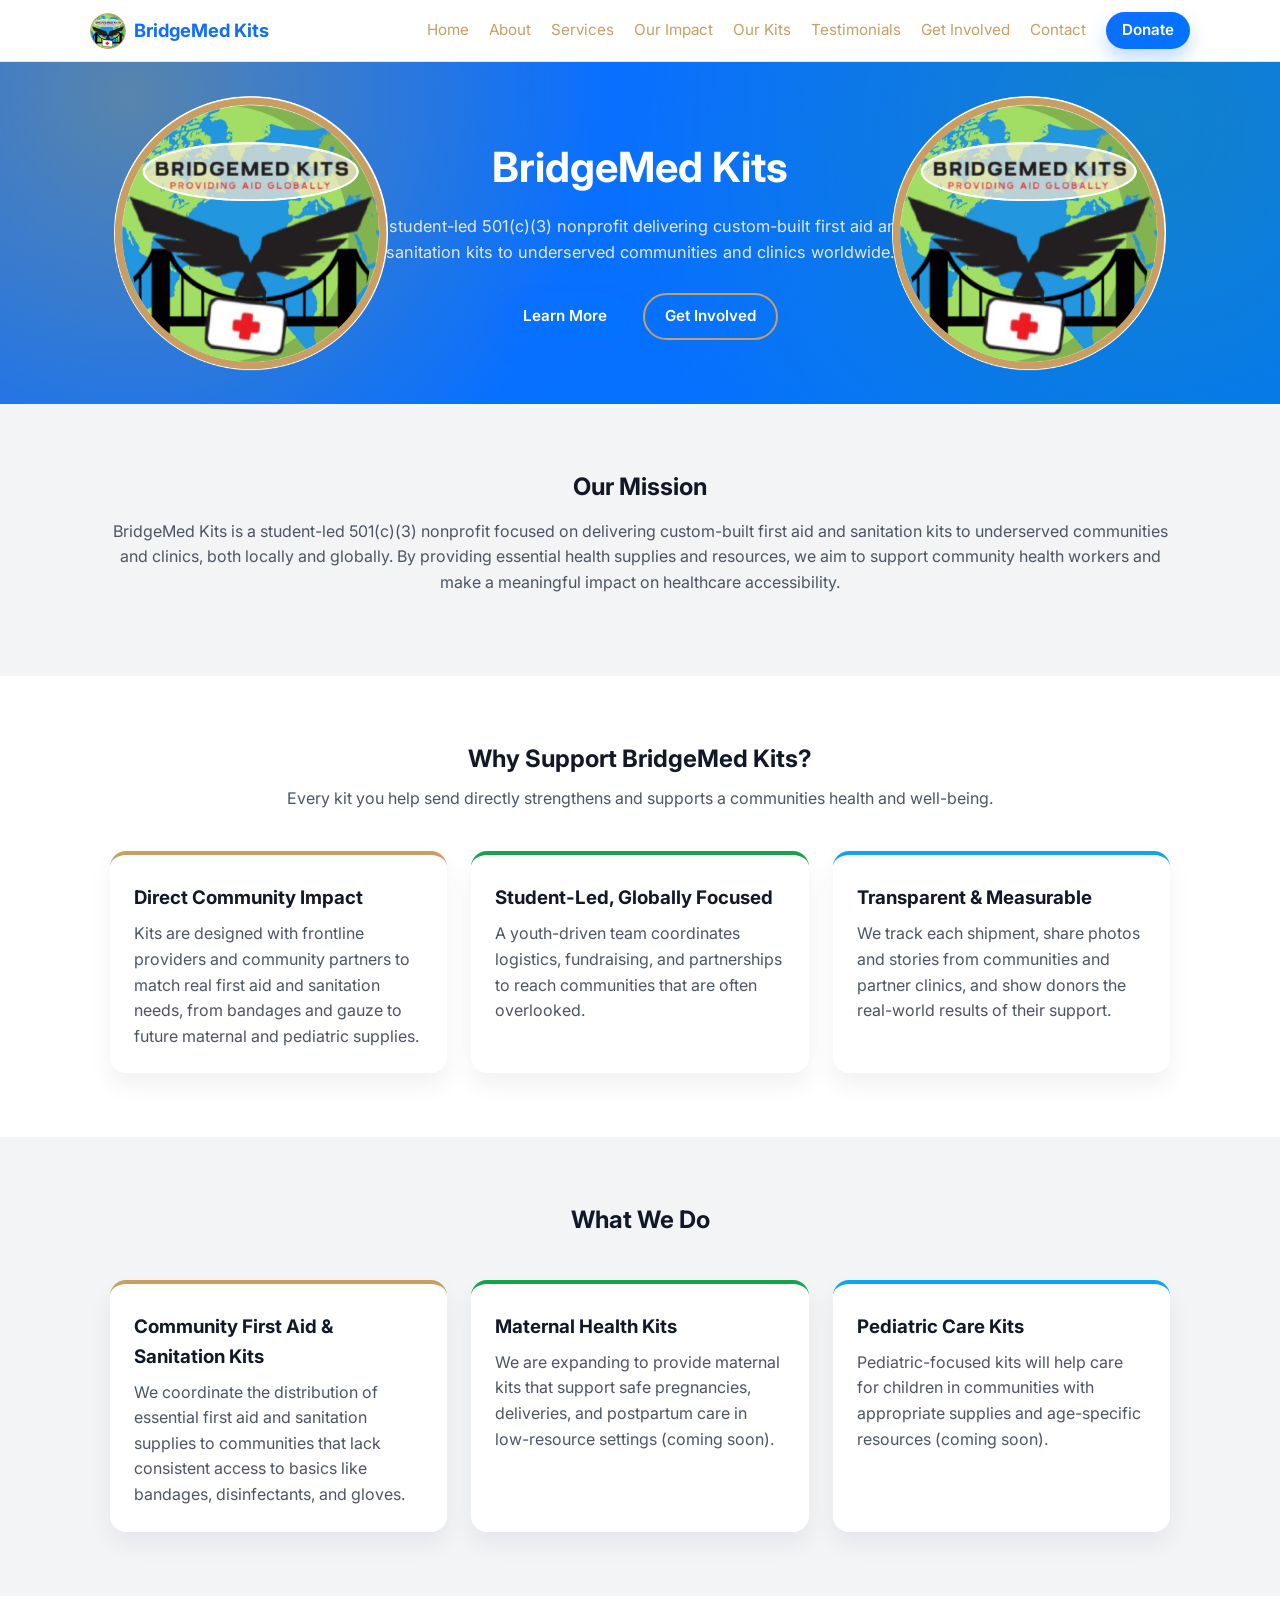
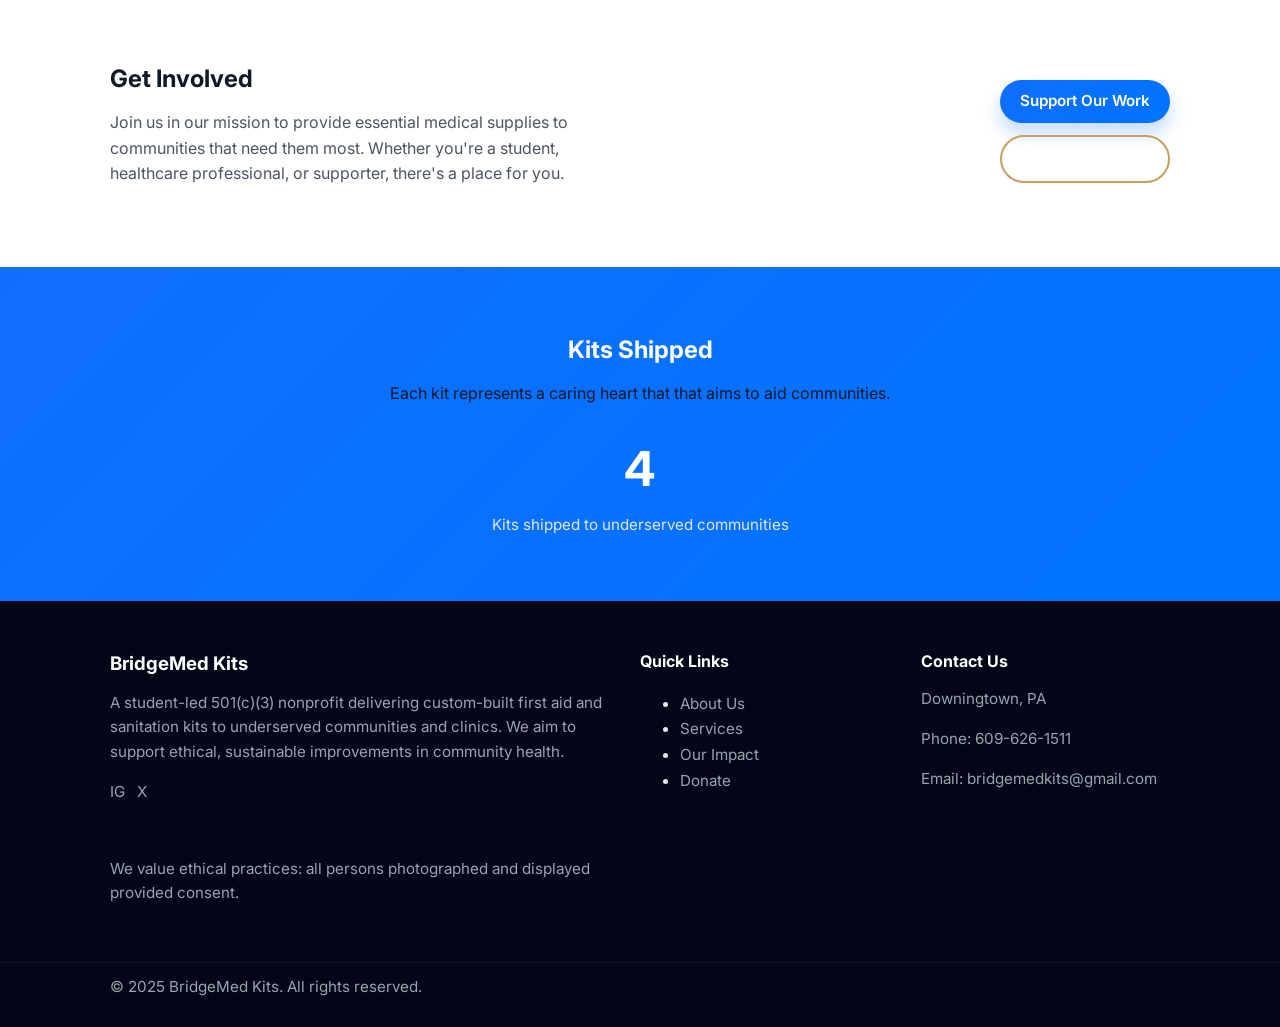
==== index.html @ ed6fe1d7 "Update index.html" ====
<!DOCTYPE html>
<html lang="en">
<head>
  <meta charset="UTF-8">
  <title>BridgeMed Kits | Home</title>
  <meta name="viewport" content="width=device-width, initial-scale=1.0">
  <link rel="icon" href="assets/logo.png" type="image/png">
  <link rel="stylesheet" href="styles.css">
  <link rel="preconnect" href="https://fonts.googleapis.com">
  <link rel="preconnect" href="https://fonts.gstatic.com" crossorigin>
  <link href="https://fonts.googleapis.com/css2?family=Inter:wght@300;400;500;600;700&display=swap" rel="stylesheet">
</head>
<body>
  <header class="site-header">
    <div class="container header-inner">
      <a href="index.html" class="brand">
        <!-- Replace logo.png with your actual logo file in /assets -->
        <img src="assets/logo.png" alt="BridgeMed Kits logo" class="brand-logo">
        <span class="brand-name">BridgeMed Kits</span>
      </a>
      <button class="nav-toggle" aria-label="Toggle navigation">
        <span></span><span></span><span></span>
      </button>
      <nav class="main-nav">
        <a href="index.html">Home</a>
        <a href="about.html">About</a>
        <a href="services.html">Services</a>
        <a href="impact.html">Our Impact</a>
        <a href="kits.html">Our Kits</a>
        <a href="testimonials.html">Testimonials</a>
        <a href="get-involved.html">Get Involved</a>
        <a href="contact.html">Contact</a>
        <a href="get-involved.html" class="btn btn-small">Donate</a>
      </nav>
    </div>
  </header>

  <main>
    <!-- Hero -->
    <section class="hero">
      <div class="hero-gradient"></div>
      <div class="container hero-content">
<img src="assets/logo.png" alt="BridgeMed Kits Logo" class="hero-logo-left hero-logo-tall" />
<img src="assets/logo.png" alt="BridgeMed Kits Logo" class="hero-logo-right hero-logo-tall" />

        <div class="hero-text">
          <h1>BridgeMed Kits</h1>
          <p>A student-led 501(c)(3) nonprofit delivering custom-built first aid and sanitation kits to underserved communities and clinics worldwide.</p>
          <div class="hero-actions">
            <a href="#mission" class="btn">Learn More</a>
            <a href="get-involved.html" class="btn btn-outline">Get Involved</a>
          </div>
        </div>
      </div>
    </section>

    <!-- Mission -->
    <section id="mission" class="section section-light">
      <div class="container section-center">
        <h2>Our Mission</h2>
        <p>
          BridgeMed Kits is a student-led 501(c)(3) nonprofit focused on delivering custom-built first aid
          and sanitation kits to underserved communities and clinics, both locally and globally. By providing
          essential health supplies and resources, we aim to support community health workers and make a
          meaningful impact on healthcare accessibility.
        </p>
      </div>
    </section>

    <!-- Why Support -->
    <section id="why-support" class="section">
      <div class="container">
        <div class="section-header">
          <h2>Why Support BridgeMed Kits?</h2>
          <p>Every kit you help send directly strengthens and supports a communities health and well-being.</p>
        </div>
        <div class="grid grid-3">
          <article class="card accent-gold">
            <h3>Direct Community Impact</h3>
            <p>
              Kits are designed with frontline providers and community partners to match real first aid and
              sanitation needs, from bandages and gauze to future maternal and pediatric supplies.
            </p>
          </article>
          <article class="card accent-green">
            <h3>Student-Led, Globally Focused</h3>
            <p>
              A youth-driven team coordinates logistics, fundraising, and partnerships to reach
              communities that are often overlooked.
            </p>
          </article>
          <article class="card accent-blue">
            <h3>Transparent & Measurable</h3>
            <p>
              We track each shipment, share photos and stories from communities and partner clinics, and show donors
              the real-world results of their support.
            </p>
          </article>
        </div>
      </div>
    </section>

    <!-- What We Do -->
    <section class="section section-light">
      <div class="container">
        <div class="section-header">
          <h2>What We Do</h2>
        </div>
        <div class="grid grid-3">
          <article class="card accent-gold">
            <h3>Community First Aid & Sanitation Kits</h3>
            <p>
              We coordinate the distribution of essential first aid and sanitation supplies to communities
              that lack consistent access to basics like bandages, disinfectants, and gloves.
            </p>
          </article>
          <article class="card accent-green">
            <h3>Maternal Health Kits</h3>
            <p>
              We are expanding to provide maternal kits that support safe pregnancies, deliveries,
              and postpartum care in low-resource settings (coming soon).
            </p>
          </article>
          <article class="card accent-blue">
            <h3>Pediatric Care Kits</h3>
            <p>
              Pediatric-focused kits will help care for children in communities with appropriate supplies and
              age-specific resources (coming soon).
            </p>
          </article>
        </div>
      </div>
    </section>

    <!-- Get Involved Preview -->
    <section class="section">
      <div class="container get-involved-preview">
        <div>
          <h2>Get Involved</h2>
          <p>
            Join us in our mission to provide essential medical supplies to communities that need them most.
            Whether you&apos;re a student, healthcare professional, or supporter, there&apos;s a place for you.
          </p>
        </div>
        <div class="get-involved-actions">
          <a href="get-involved.html" class="btn">Support Our Work</a>
          <a href="contact.html" class="btn btn-outline">Contact Us</a>
        </div>
      </div>
    </section>

    <!-- Kits Shipped Counter -->
    <section class="section section-accent">
      <div class="container section-center">
        <h2>Kits Shipped</h2>
        <p>Each kit represents a caring heart that that aims to aid communities.</p>
        <div class="counter-wrapper">
          <!-- Update data-target with your real kits shipped count -->
          <span class="counter-number" data-target="12">0</span>
          <span class="counter-label">Kits shipped to underserved communities</span>
        </div>
      </div>
    </section>
  </main>

  <footer class="site-footer">
    <div class="container footer-grid">
      <div>
        <h3>BridgeMed Kits</h3>
        <p>
          A student-led 501(c)(3) nonprofit delivering custom-built first aid and sanitation kits to underserved communities and clinics.
          We aim to support ethical, sustainable improvements in community health.
        </p>
        <div class="footer-social">
          <!-- Replace # with your real social links -->
          <a href="#" aria-label="Instagram">IG</a>
          <a href="#" aria-label="Twitter / X">X</a>
        </div>
      </div>
      <div>
        <h4>Quick Links</h4>
        <ul>
          <li><a href="about.html">About Us</a></li>
          <li><a href="services.html">Services</a></li>
          <li><a href="impact.html">Our Impact</a></li>
          <li><a href="get-involved.html">Donate</a></li>
        </ul>
      </div>
      <div>
        <h4>Contact Us</h4>
        <p>Downingtown, PA</p>
        <p>Phone: 609-626-1511</p>
        <p>Email: <a href="mailto:bridgemedkits@gmail.com">bridgemedkits@gmail.com</a></p>
      </div>
      <p class="footer-note">We value ethical practices: all persons photographed and displayed provided consent.</p>
    </div>
    <div class="footer-bottom">
      <div class="container">
        <p>&copy; 2025 BridgeMed Kits. All rights reserved.</p>
      </div>
    </div>
  </footer>

  <script src="main.js"></script>
</body>
</html>
---- styles.css ----
*,
*::before,
*::after {
  box-sizing: border-box;
}

html, body {
  margin: 0;
  padding: 0;
}

body {
  font-family: 'Inter', system-ui, -apple-system, BlinkMacSystemFont, 'Segoe UI', sans-serif;
  color: #111827;
  background-color: #f3f4f6;
  line-height: 1.6;
}

/* Layout utilities */

.container {
  width: 100%;
  max-width: 1100px;
  margin: 0 auto;
  padding: 0 1.25rem;
}

.section {
  padding: 4rem 0;
  background-color: #ffffff;
}

.section-light {
  padding: 4rem 0;
  background-color: #f3f4f6;
}

.section-accent {
  padding: 4rem 0;
  background: linear-gradient(135deg, #0f6eff, #0074ff);
  color: #ffffff;
}

.section-center {
  text-align: center;
}

.section-header {
  text-align: center;
  margin-bottom: 2.5rem;
}

.section-header h2 {
  margin-bottom: 0.5rem;
}

/* Typography */

h1, h2, h3, h4 {
  margin: 0 0 0.75rem;
  font-weight: 700;
  color: #111827;
}

.section-accent h2 {
  color: #ffffff;
}

p {
  margin: 0 0 1rem;
  color: #4b5563;
}

/* Header / Nav */

.site-header {
  position: sticky;
  top: 0;
  z-index: 40;
  background-color: #ffffff;
  border-bottom: 1px solid #e5e7eb;
}

.header-inner {
  display: flex;
  align-items: center;
  justify-content: space-between;
  padding: 0.75rem 0;
}

.brand {
  display: flex;
  align-items: center;
  text-decoration: none;
}

.brand-logo {
  width: 36px;
  height: 36px;
  border-radius: 999px;
  object-fit: contain;
  margin-right: 0.5rem;
  background-color: #0f6eff1a;
}

.brand-name {
  font-weight: 700;
  font-size: 1.15rem;
  color: #0f6eff;
}

.main-nav {
  display: flex;
  align-items: center;
  gap: 1.25rem;
}

.main-nav a {
  text-decoration: none;
  font-size: 0.95rem;
  color: #4b5563;
}

.main-nav a:hover {
  color: #0f6eff;
}

.main-nav a.active {
  font-weight: 600;
  color: #0f6eff;
}

/* Buttons */

.btn {
  display: inline-flex;
  align-items: center;
  justify-content: center;
  padding: 0.6rem 1.25rem;
  border-radius: 999px;
  background: linear-gradient(135deg, #0f6eff, #0074ff);
  color: #ffffff;
  text-decoration: none;
  font-weight: 600;
  font-size: 0.95rem;
  border: none;
  cursor: pointer;
  transition: transform 0.15s ease, box-shadow 0.15s ease, background 0.15s ease;
  box-shadow: 0 10px 18px rgba(15, 110, 255, 0.25);
}

.btn:hover {
  transform: translateY(-1px);
  box-shadow: 0 14px 24px rgba(15, 110, 255, 0.3);
}

.btn-outline {
  background: transparent;
  color: #0f6eff;
  border: 1px solid #0f6eff;
  box-shadow: none;
}

.btn-outline:hover {
  background: #0f6eff0d;
}

.btn-small {
  padding: 0.45rem 1rem;
  font-size: 0.9rem;
}

/* Hero */

.hero {
  position: relative;
  overflow: hidden;
  background-color: #0f6eff;
  color: #ffffff;
}

.hero-gradient {
  position: absolute;
  inset: 0;
  background:
    radial-gradient(circle at 10% 10%, #f4b40055 0, transparent 40%),
    radial-gradient(circle at 90% 20%, #34a8534d 0, transparent 45%),
    linear-gradient(135deg, #0f6eff, #0074ff);
  opacity: 0.98;
}

.hero-subpage .hero-gradient {
  background:
    radial-gradient(circle at 5% 15%, #f4b40055 0, transparent 45%),
    radial-gradient(circle at 95% 10%, #34a8534d 0, transparent 40%),
    linear-gradient(135deg, #0f6eff, #0074ff);
}

.hero-content {
  position: relative;
  padding: 4.5rem 0 4rem;
  display: flex;
  align-items: center;
  justify-content: center;
}

.hero-text {
  text-align: center;
  max-width: 640px;
}

.hero-text h1 {
  color: #ffffff;
  font-size: clamp(2rem, 4vw, 2.6rem);
}

.hero-text p {
  color: #e5e7eb;
  font-size: 1.02rem;
  max-width: 540px;
  margin: 0 auto 1.75rem;
}

.hero-actions {
  display: flex;
  justify-content: center;
  gap: 1rem;
}

/* Grid */

.grid {
  display: grid;
  gap: 1.5rem;
}

.grid-2 {
  grid-template-columns: repeat(2, minmax(0, 1fr));
}

.grid-3 {
  grid-template-columns: repeat(3, minmax(0, 1fr));
}

/* Cards */

.card {
  background-color: #ffffff;
  border-radius: 1rem;
  padding: 1.5rem;
  box-shadow: 0 12px 24px rgba(15, 23, 42, 0.06);
}

.card h3 {
  margin-top: 0.25rem;
  margin-bottom: 0.5rem;
}

.card p {
  margin-bottom: 0;
}

.accent-gold {
  border-top: 4px solid #f4b400;
}

.accent-green {
  border-top: 4px solid #34a853;
}

/* Get Involved preview */

.get-involved-preview {
  display: flex;
  gap: 2rem;
  align-items: center;
  justify-content: space-between;
}

.get-involved-preview p {
  max-width: 520px;
}

.get-involved-actions {
  display: flex;
  flex-direction: column;
  gap: 0.75rem;
}

/* Counter */

.counter-wrapper {
  margin-top: 1.5rem;
}

.counter-number {
  display: block;
  font-size: 3rem;
  font-weight: 700;
  margin-bottom: 0.25rem;
}

.counter-label {
  font-size: 0.95rem;
  color: #e5e7eb;
}

/* Footer */

.site-footer {
  background-color: #020617;
  color: #e5e7eb;
  padding-top: 3rem;
}

.footer-grid {
  display: grid;
  grid-template-columns: minmax(0, 2fr) repeat(2, minmax(0, 1fr));
  gap: 2rem;
  padding-bottom: 2.5rem;
}

.site-footer h3,
.site-footer h4 {
  color: #ffffff;
}

.site-footer p,
.site-footer a {
  color: #9ca3af;
  font-size: 0.95rem;
}

.site-footer a {
  text-decoration: none;
}

.site-footer a:hover {
  color: #ffffff;
}

.footer-social {
  display: flex;
  gap: 0.75rem;
  margin-top: 0.75rem;
}

.footer-bottom {
  border-top: 1px solid #111827;
  padding: 0.75rem 0;
  font-size: 0.85rem;
}

/* Timeline */

.timeline {
  position: relative;
  margin-top: 2rem;
  padding-left: 1.5rem;
}

.timeline::before {
  content: '';
  position: absolute;
  top: 0;
  left: 0.4rem;
  width: 2px;
  height: 100%;
  background: linear-gradient(#0f6eff, #34a853);
}

.timeline-item {
  position: relative;
  margin-bottom: 1.75rem;
}

.timeline-badge {
  position: absolute;
  left: -0.35rem;
  top: 0;
  transform: translateX(-100%);
  background-color: #0f172a;
  color: #f9fafb;
  font-size: 0.7rem;
  padding: 0.2rem 0.6rem;
  border-radius: 999px;
}

.timeline-content {
  background-color: #ffffff;
  border-radius: 0.9rem;
  padding: 1rem 1.25rem;
  box-shadow: 0 10px 18px rgba(15, 23, 42, 0.08);
}

/* Contact */

.contact-layout {
  display: grid;
  grid-template-columns: minmax(0, 1.1fr) minmax(0, 1.4fr);
  gap: 2.5rem;
  align-items: flex-start;
}

.contact-details p {
  margin-bottom: 0.6rem;
}

.contact-form-wrapper form {
  display: flex;
  flex-direction: column;
  gap: 0.85rem;
}

label {
  display: flex;
  flex-direction: column;
  font-size: 0.9rem;
  color: #374151;
}

input[type="text"],
input[type="email"],
textarea {
  margin-top: 0.25rem;
  border-radius: 0.7rem;
  border: 1px solid #d1d5db;
  padding: 0.55rem 0.75rem;
  font-family: inherit;
  font-size: 0.95rem;
}

input:focus,
textarea:focus {
  outline: 2px solid #0f6eff40;
  border-color: #0f6eff;
}

.form-helper {
  font-size: 0.85rem;
  color: #6b7280;
}

.form-status {
  margin-top: 0.5rem;
  font-size: 0.85rem;
}

/* Donate */

.donate-layout {
  display: grid;
  grid-template-columns: minmax(0, 1.1fr) minmax(0, 1.3fr);
  gap: 2.5rem;
  align-items: flex-start;
}

.donate-buttons {
  display: flex;
  flex-wrap: wrap;
  gap: 0.75rem;
  margin-top: 1rem;
}

.link-arrow {
  display: inline-flex;
  align-items: center;
  text-decoration: none;
  color: #0f6eff;
  font-weight: 500;
  margin-top: 0.75rem;
}

/* Images / placeholders */

.image-placeholder,
.video-placeholder {
  border-radius: 1rem;
  background: #e5e7eb;
  display: flex;
  align-items: center;
  justify-content: center;
  color: #6b7280;
  font-size: 0.9rem;
  padding: 3rem 1rem;
}

.image-grid .image-placeholder {
  padding: 4rem 1rem;
}

.kit-grid .image-placeholder {
  padding: 3rem 1rem;
}

/* Quotes */

.quote {
  font-style: italic;
}

.quote-attrib {
  font-size: 0.9rem;
  color: #6b7280;
}

/* Nav toggle for mobile */

.nav-toggle {
  display: none;
  flex-direction: column;
  gap: 0.18rem;
  background: none;
  border: none;
  padding: 0.25rem;
  cursor: pointer;
}

.nav-toggle span {
  width: 20px;
  height: 2px;
  background-color: #111827;
}

/* Responsive */

@media (max-width: 900px) {
  .grid-3 {
    grid-template-columns: repeat(2, minmax(0, 1fr));
  }

  .footer-grid {
    grid-template-columns: repeat(2, minmax(0, 1fr));
  }

  .contact-layout,
  .donate-layout {
    grid-template-columns: 1fr;
  }

  .get-involved-preview {
    flex-direction: column;
    align-items: flex-start;
  }

  .hero-content {
    padding: 3.75rem 0 3.25rem;
  }
}

@media (max-width: 700px) {
  .main-nav {
    position: absolute;
    top: 100%;
    right: 0;
    left: 0;
    background-color: #ffffff;
    flex-direction: column;
    align-items: flex-start;
    padding: 0.75rem 1.25rem 1rem;
    gap: 0.75rem;
    border-bottom: 1px solid #e5e7eb;
    display: none;
  }

  .main-nav.open {
    display: flex;
  }

  .nav-toggle {
    display: flex;
  }

  .grid-2,
  .grid-3 {
    grid-template-columns: 1fr;
  }

  .footer-grid {
    grid-template-columns: 1fr;
  }

  .hero-text h1 {
    font-size: 1.85rem;
  }

  .hero-actions {
    flex-direction: column;
  }

  .section,
  .section-light,
  .section-accent {
    padding: 3rem 0;
  }
}


/* --- BridgeMed Kits custom updates --- */

/* Nav link color */
.main-nav a {
  color: #c89e62;
}
.main-nav a:hover {
  color: #fbbf24;
}

/* Donate button in nav */
.main-nav .btn.btn-small {
  background-color: #c89e62;
  color: #ffffff;
  border-radius: 999px;
  padding: 0.4rem 1rem;
}

/* Hero logos */
.hero-logo {
  width: 64px;
  height: 64px;
  border-radius: 999px;
  object-fit: cover;
}
.hero-logo-left {
  position: absolute;
  left: 1.5rem;
  bottom: 1.5rem;
}
.hero-logo-right {
  position: absolute;
  right: 1.5rem;
  top: 1.5rem;
}

/* Button styles */
.btn,
.btn.btn-outline,
.main-nav .btn.btn-small {
  border-radius: 999px;
}

.btn.btn-outline {
  border: 2px solid #c89e62;
  background-color: transparent;
  color: #ffffff;
}

/* Accent cards */
.card.accent-gold {
  border-top: 4px solid #c89e62;
}
.card.accent-green {
  border-top: 4px solid #16a34a;
}
.card.accent-blue {
  border-top: 4px solid #0ea5e9;
}

/* Kits shipped subtitle */
.section-accent p {
  color: #111827;
}

/* Impact images */
.impact-grid {
  gap: 1.25rem;
}
.impact-photo-main img {
  width: 100%;
  border-radius: 1rem;
  box-shadow: 0 18px 40px rgba(15, 23, 42, 0.35);
}
.impact-photo img {
  width: 100%;
  border-radius: 0.9rem;
}

/* Impact video */
.impact-video {
  margin-top: 2rem;
}
.impact-video-player,
.testimonial-video {
  width: 100%;
  max-width: 640px;
  border-radius: 1rem;
  display: block;
}

/* Kits layout */
.kit-card-main {
  display: grid;
  grid-template-columns: minmax(0, 3fr) minmax(0, 2fr);
  gap: 1.5rem;
  align-items: center;
}
.kit-image-main img,
.kit-image-secondary img {
  width: 100%;
  border-radius: 1rem;
}
.grid.grid-2 {
  display: grid;
  grid-template-columns: repeat(2, minmax(0, 1fr));
  gap: 1.5rem;
}
.kit-coming-soon {
  position: relative;
}
.coming-soon-badge {
  display: inline-block;
  margin-top: 0.75rem;
  padding: 0.25rem 0.8rem;
  border-radius: 999px;
  background-color: #c89e62;
  color: #ffffff;
  font-size: 0.8rem;
}

/* Footer note */
.footer-note {
  margin-top: 1rem;
  font-size: 0.8rem;
  color: #9ca3af;
}
/* === Hero logo tweaks === */
.hero-logo-tall {
  position: absolute;
  top: 50%;
  transform: translateY(-50%);
  height: 80%;      /* how tall they are inside the blue area */
  width: auto;
}
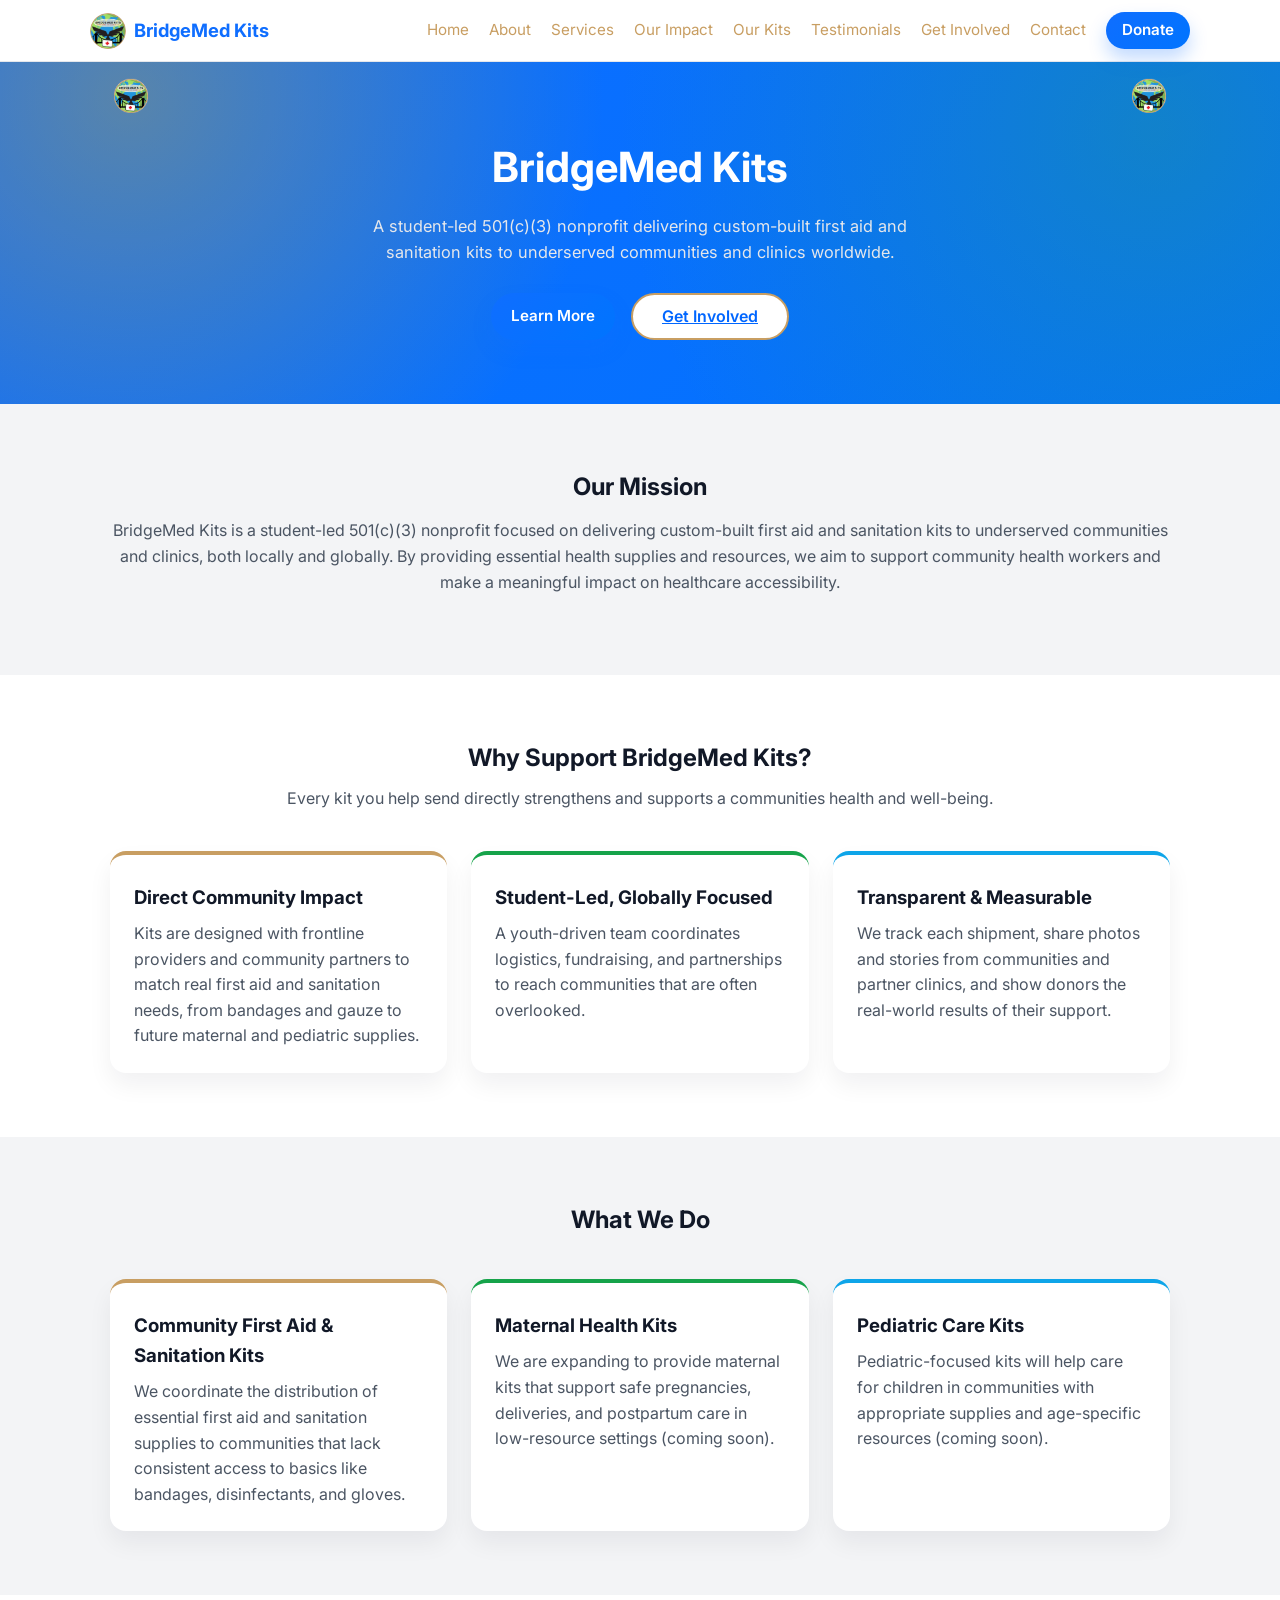
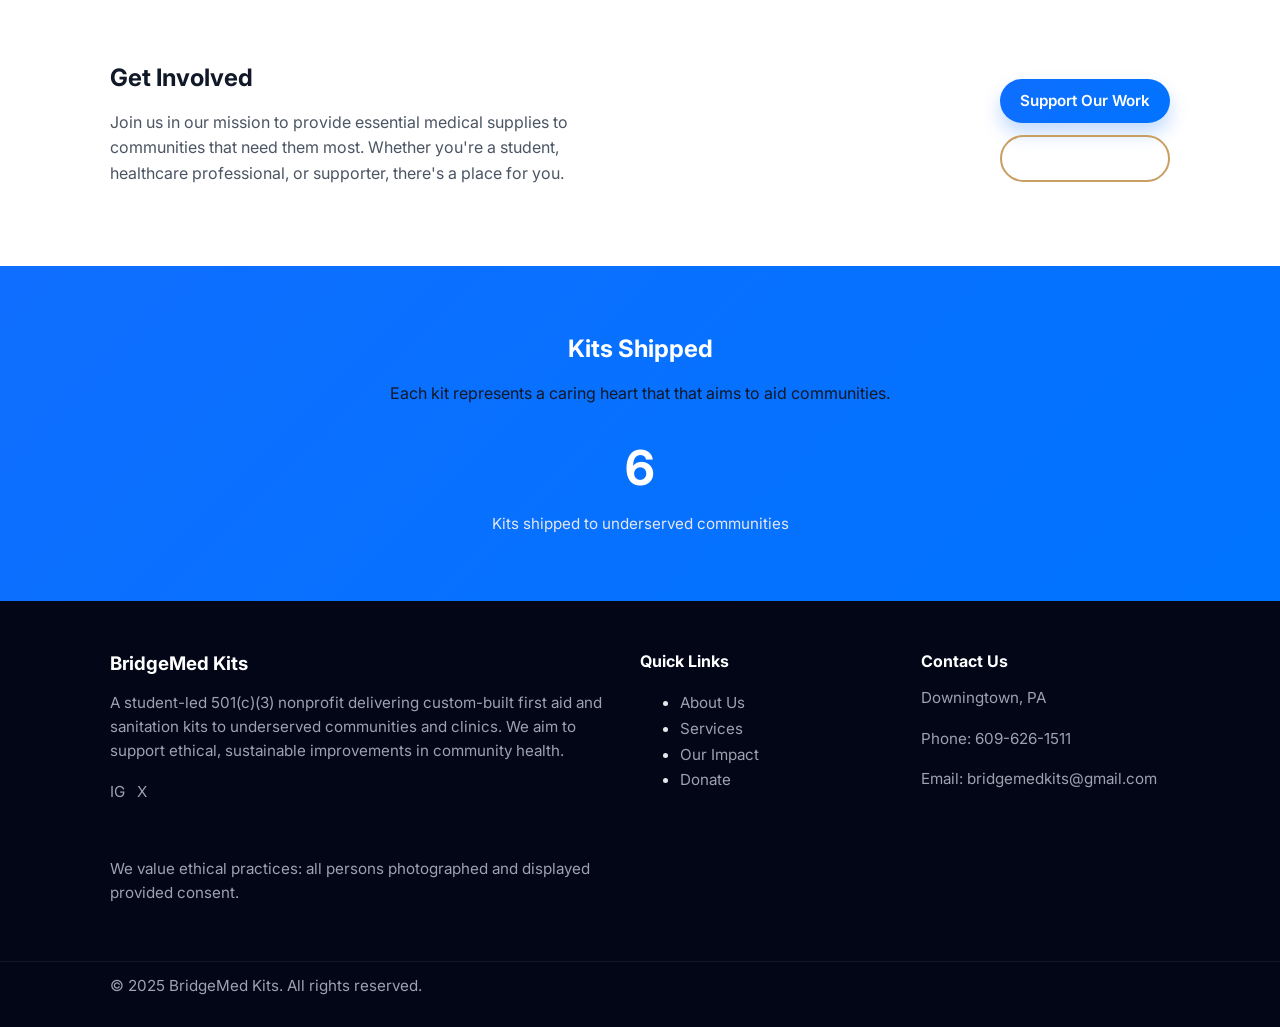
==== commit df14391f: "Update index.html" ====
--- a/index.html
+++ b/index.html
@@ -48,7 +48,7 @@
           <p>A student-led 501(c)(3) nonprofit delivering custom-built first aid and sanitation kits to underserved communities and clinics worldwide.</p>
           <div class="hero-actions">
             <a href="#mission" class="btn">Learn More</a>
-            <a href="get-involved.html" class="btn btn-outline">Get Involved</a>
+            <a href="#get-involved" class="gold-pill">Get Involved</a>
           </div>
         </div>
       </div>
--- a/styles.css
+++ b/styles.css
@@ -723,11 +723,29 @@
   font-size: 0.8rem;
   color: #9ca3af;
 }
+/* === Gold outline pill button === */
+.gold-pill {
+  border-radius: 999px;
+  border: 2px solid #c89e62;
+  padding: 0.55rem 1.8rem;
+  background-color: #ffffff;
+  color: #0066ff;          /* main blue text */
+  font-weight: 600;
+  display: inline-flex;
+  align-items: center;
+  justify-content: center;
+  gap: 0.4rem;
+}
+
+.gold-pill:hover {
+  background-color: #c89e62;
+  color: #ffffff;
+}
 /* === Hero logo tweaks === */
 .hero-logo-tall {
   position: absolute;
-  top: 50%;
+  top: 10%;
   transform: translateY(-50%);
-  height: 80%;      /* how tall they are inside the blue area */
+  height: 10%;      /* how tall they are inside the blue area */
   width: auto;
 }
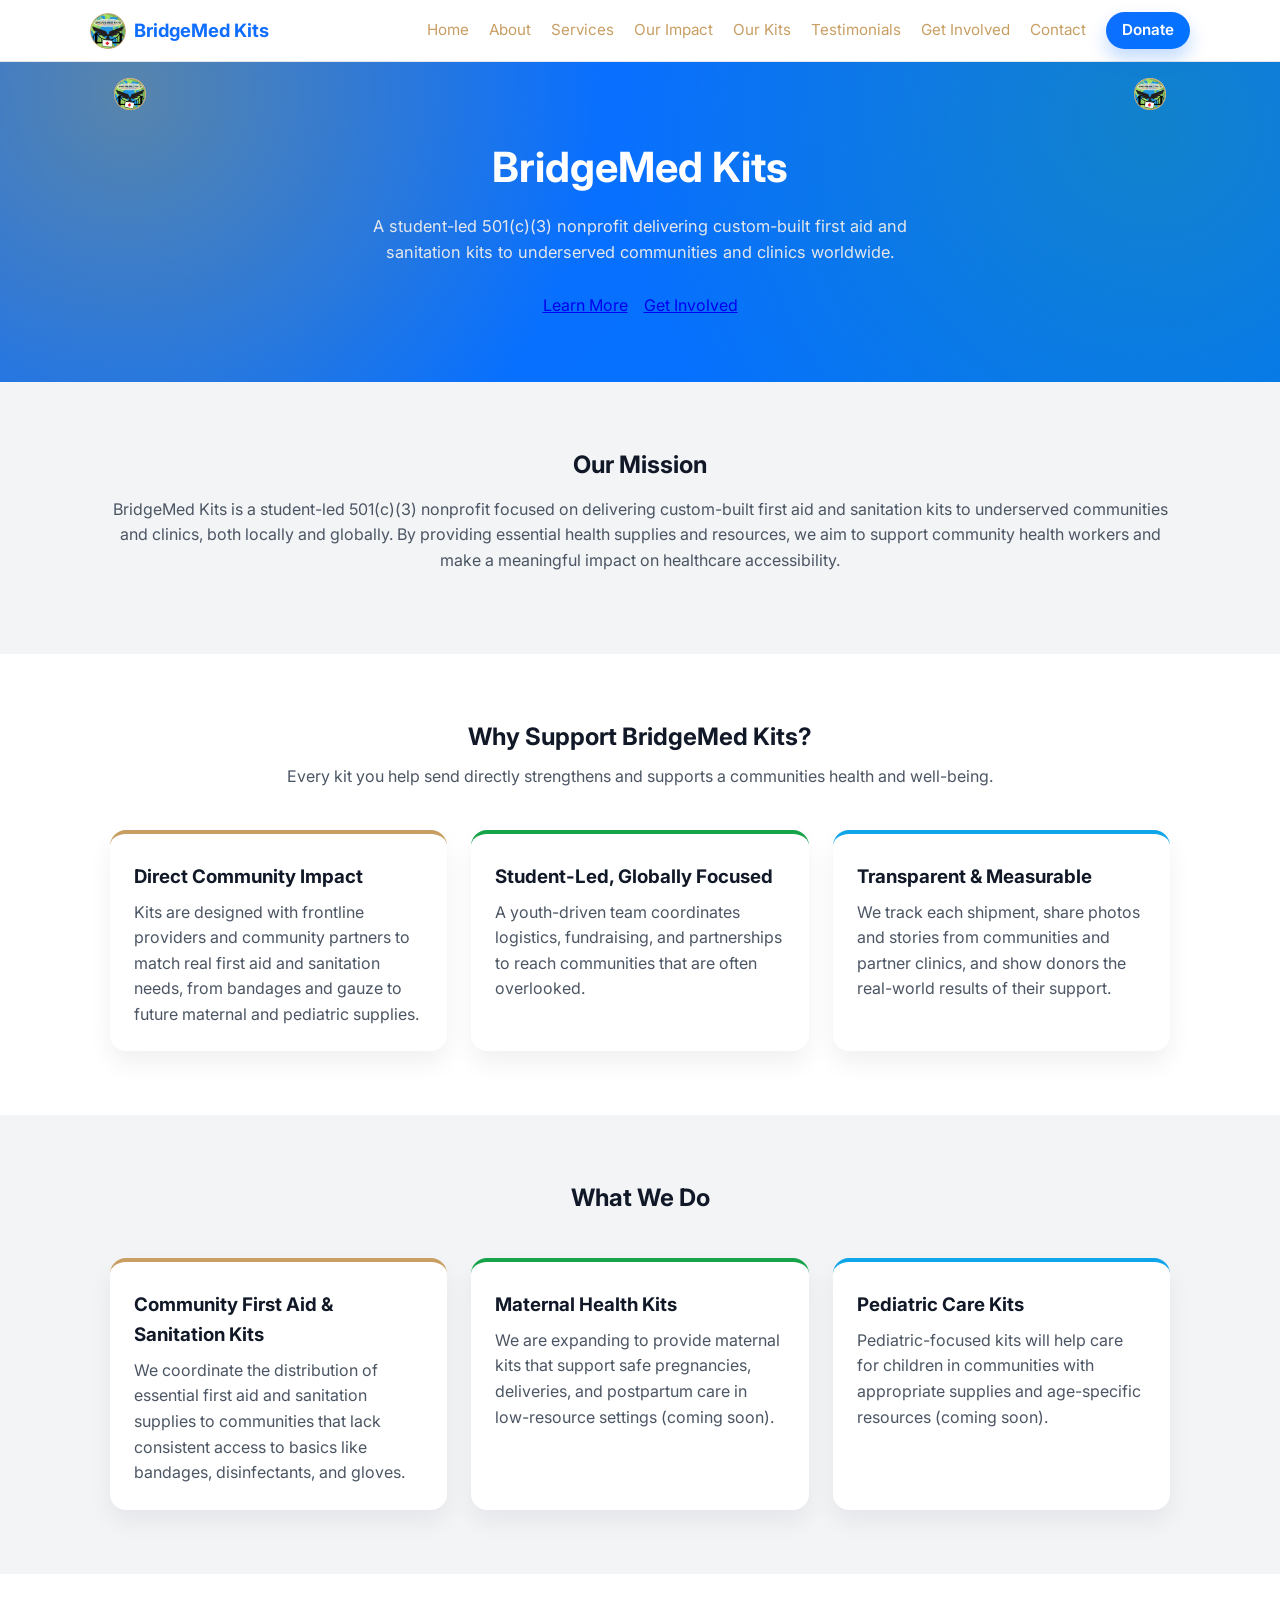
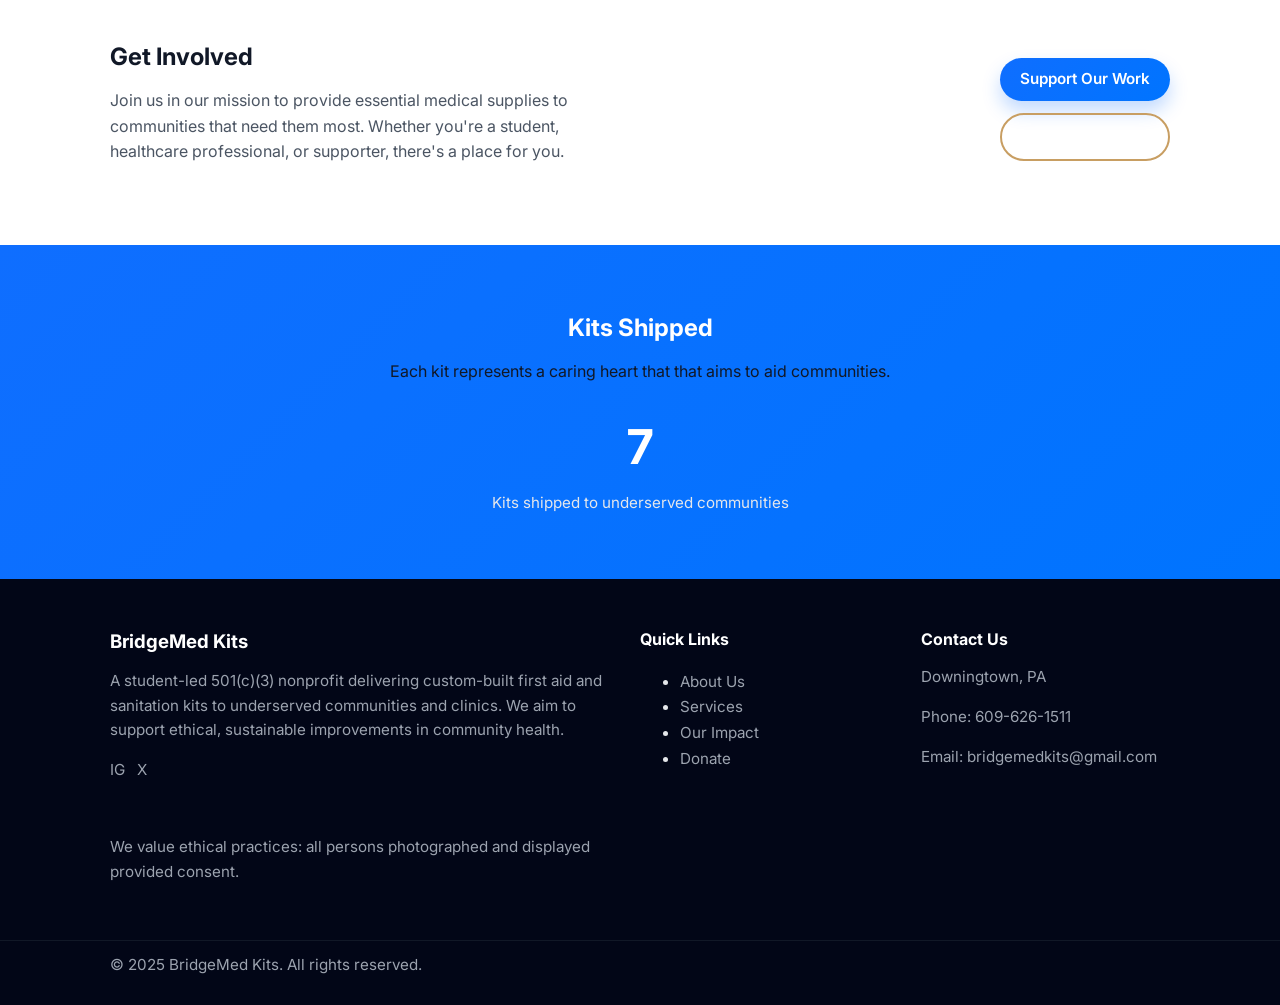
==== commit 9af04e5b: "Update index.html" ====
--- a/index.html
+++ b/index.html
@@ -46,9 +46,10 @@
         <div class="hero-text">
           <h1>BridgeMed Kits</h1>
           <p>A student-led 501(c)(3) nonprofit delivering custom-built first aid and sanitation kits to underserved communities and clinics worldwide.</p>
-          <div class="hero-actions">
-            <a href="#mission" class="btn">Learn More</a>
-            <a href="#get-involved" class="gold-pill">Get Involved</a>
+         <div class="hero-actions">
+  <a href="#mission" class="hero-btn">Learn More</a>
+  <a href="#get-involved" class="hero-btn hero-btn-hover">Get Involved</a>
+</div>
           </div>
         </div>
       </div>
--- a/styles.css
+++ b/styles.css
@@ -749,3 +749,57 @@
   height: 10%;      /* how tall they are inside the blue area */
   width: auto;
 }
+.kits-subtitle {
+  color: #ffffff;
+}
+/* === Card top banner === */
+.card-top-banner {
+  height: 6px;
+  border-radius: 999px;
+  margin-bottom: 1rem;
+  background: linear-gradient(90deg, #0d6efd, #00c48c, #c89e62);
+}
+/* Center the video section */
+.video-stories {
+  text-align: center;
+  width: 100%;
+  max-width: 900px;
+  margin: 0 auto;
+  margin-top: 20px;
+}
+
+.video-stories h3 {
+  text-align: center;
+  margin-bottom: 15px;
+}
+
+/* Center and size the video itself */
+.testimonial-video {
+  display: block;
+  margin: 0 auto;
+  width: 80%;
+  max-width: 750px;
+  border-radius: 12px;
+}
+/* Center the video section */
+.video-stories {
+  text-align: center;
+  width: 100%;
+  max-width: 900px;
+  margin: 0 auto;
+  margin-top: 20px;
+}
+
+.video-stories h3 {
+  text-align: center;
+  margin-bottom: 15px;
+}
+
+/* Center and size the video itself */
+.testimonial-video {
+  display: block;
+  margin: 0 auto;
+  width: 80%;
+  max-width: 750px;
+  border-radius: 12px;
+}
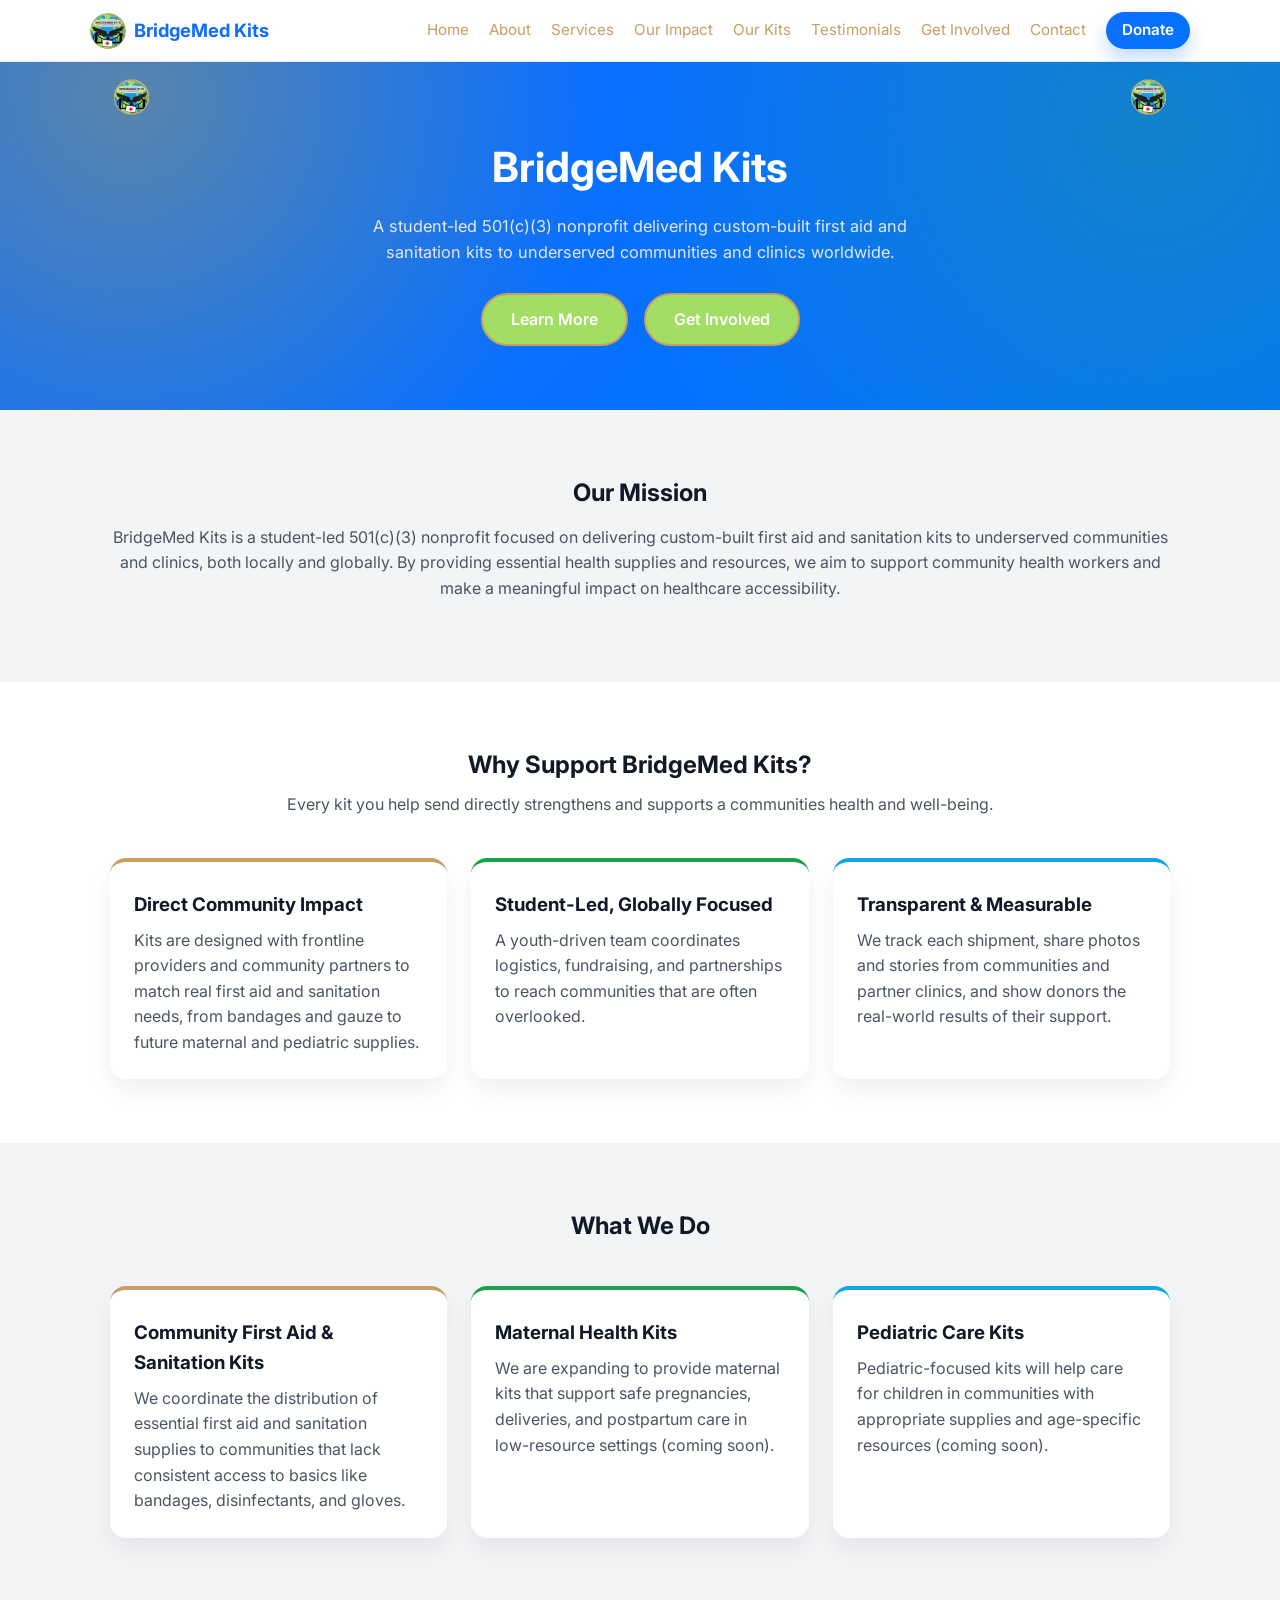
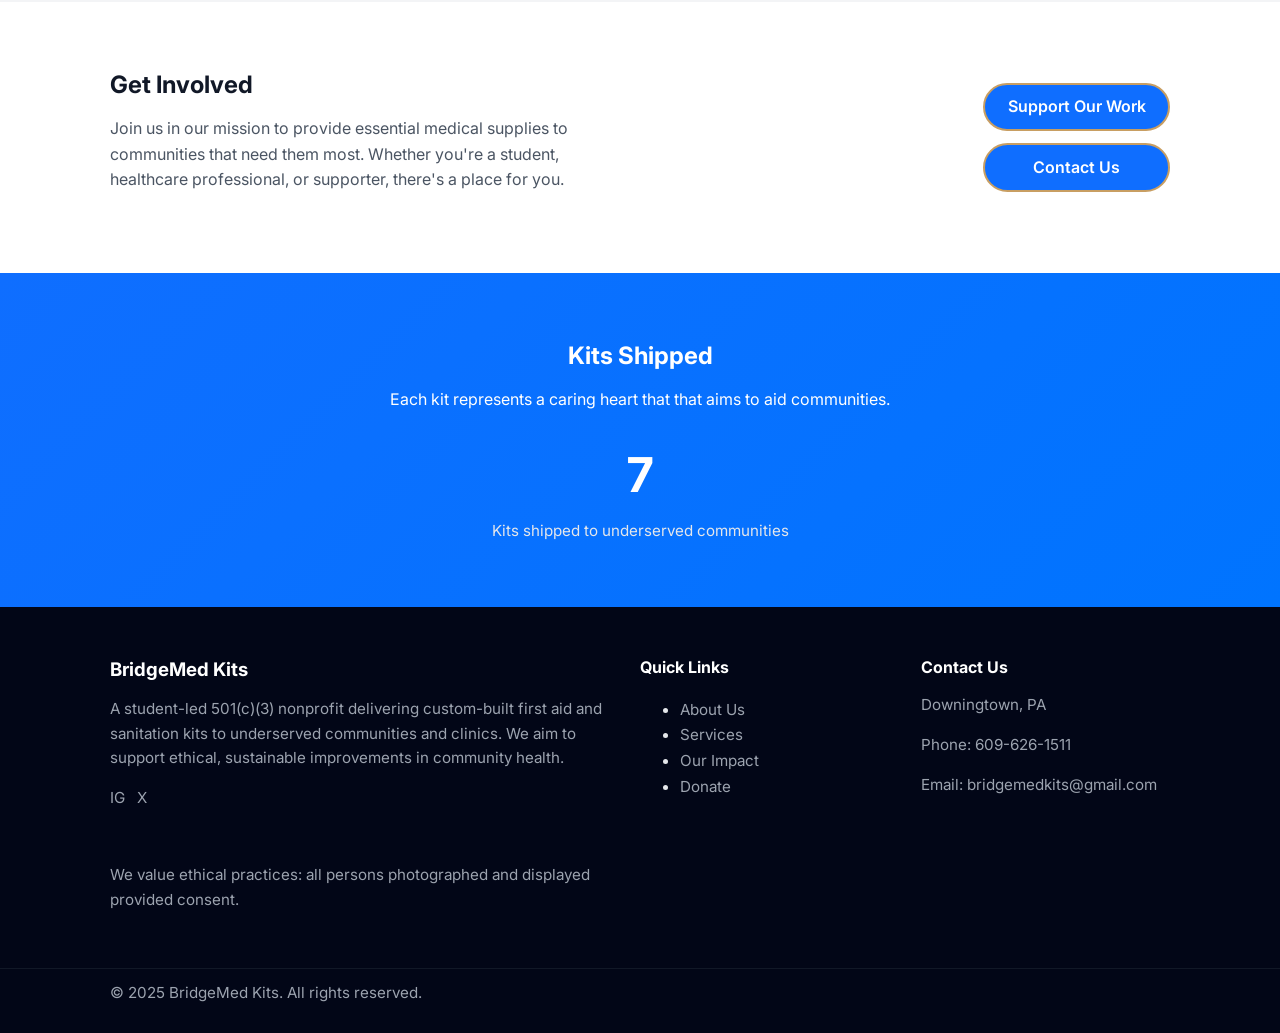
==== commit eb8a73d1: "Update index.html" ====
--- a/index.html
+++ b/index.html
@@ -144,8 +144,8 @@
           </p>
         </div>
         <div class="get-involved-actions">
-          <a href="get-involved.html" class="btn">Support Our Work</a>
-          <a href="contact.html" class="btn btn-outline">Contact Us</a>
+<a href="get-involved.html" class="support-pill">Support Our Work</a>
+<a href="contact.html" class="support-pill">Contact Us</a>
         </div>
       </div>
     </section>
--- a/styles.css
+++ b/styles.css
@@ -658,7 +658,7 @@
 
 /* Kits shipped subtitle */
 .section-accent p {
-  color: #111827;
+  color: #ffffff;
 }
 
 /* Impact images */
@@ -803,3 +803,83 @@
   max-width: 750px;
   border-radius: 12px;
 }
+/* ============================
+   HERO BUTTON STYLING
+============================ */
+.hero-btn {
+  display: inline-block;
+  padding: 12px 28px;
+  background-color: #a1de63;    /* green background */
+  color: white !important;       /* white text */
+  border: 2px solid #c89e62;     /* gold border */
+  border-radius: 50px;           /* oval shape */
+  text-decoration: none !important;
+  font-weight: 600;
+  transition: 0.25s ease-in-out;
+}
+
+/* Hover for both buttons */
+.hero-btn:hover {
+  background-color: #8bd452; /* slightly darker green */
+  color: white;
+}
+
+/* Special hover for Get Involved → turns gold */
+.hero-btn-hover:hover {
+  background-color: #c89e62 !important;
+  border-color: #c89e62 !important;
+  color: white !important;
+}
+/* ============================
+   HERO BUTTON STYLING — FINAL OVERRIDE
+============================ */
+.hero-btn,
+.hero-btn:hover,
+.hero-btn.hero-btn-hover:hover {
+  all: unset;
+  display: inline-block;
+  padding: 12px 28px !important;
+  background-color: #a1de63 !important; /* green */
+  color: white !important;
+  border: 2px solid #c89e62 !important; /* gold */
+  border-radius: 50px !important;
+  font-weight: 600 !important;
+  text-decoration: none !important;
+  cursor: pointer !important;
+}
+
+/* hover for both */
+.hero-btn:hover {
+  background-color: #8bd452 !important;
+}
+
+/* special hover */
+.hero-btn.hero-btn-hover:hover {
+  background-color: #c89e62 !important;
+  border-color: #c89e62 !important;
+  color: white !important;
+}
+.hero-btn:not(.hero-btn-hover):hover {
+  background-color: #c89e62 !important;
+  border-color: #c89e62 !important;
+  color: white !important;
+}
+.support-pill {
+  display: inline-flex;
+  align-items: center;
+  justify-content: center;
+  padding: 0.6rem 1.4rem;
+  border-radius: 999px;
+  background-color: #0f6eff; /* blue */
+  color: #ffffff !important;
+  border: 2px solid #c89e62; /* gold */
+  font-weight: 600;
+  text-decoration: none;
+  transition: 0.2s ease-in-out;
+}
+
+.support-pill:hover {
+  background-color: #c89e62; /* gold on hover */
+  border-color: #c89e62;
+  color: #ffffff !important;
+}
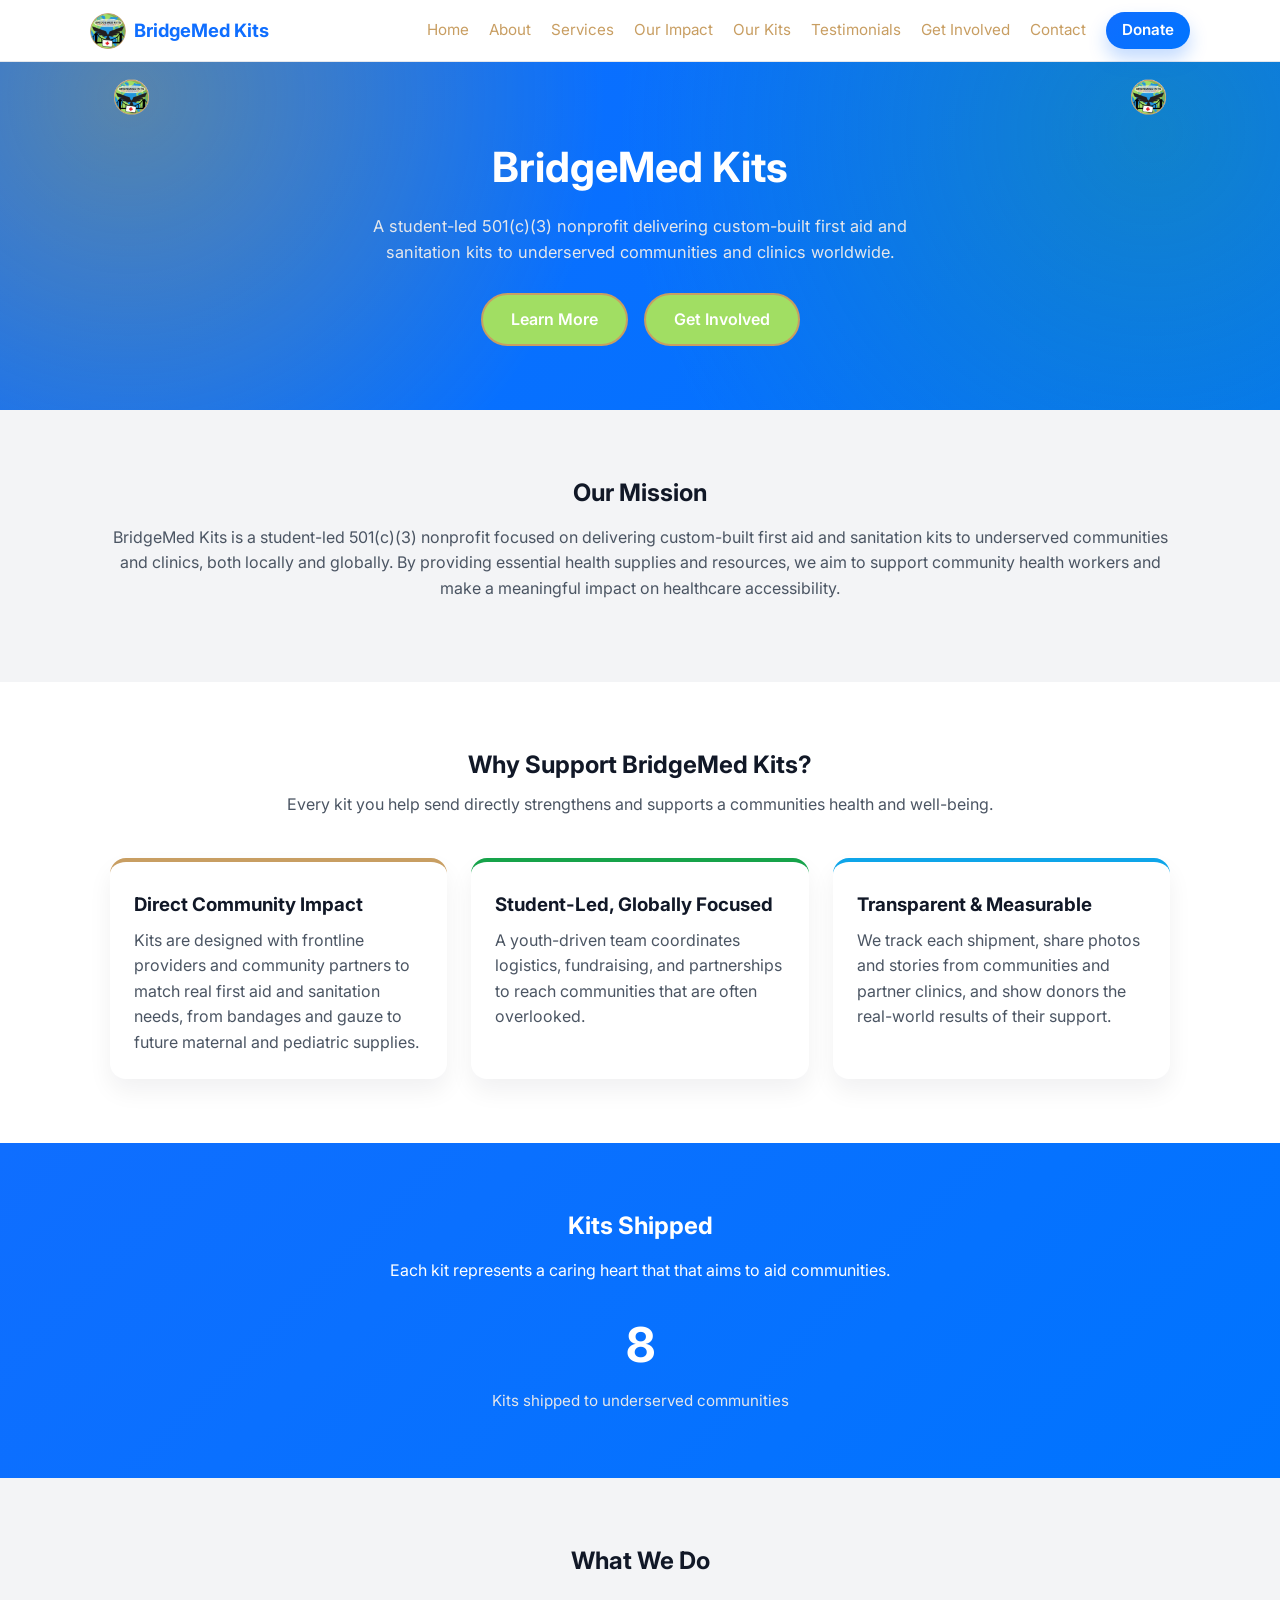
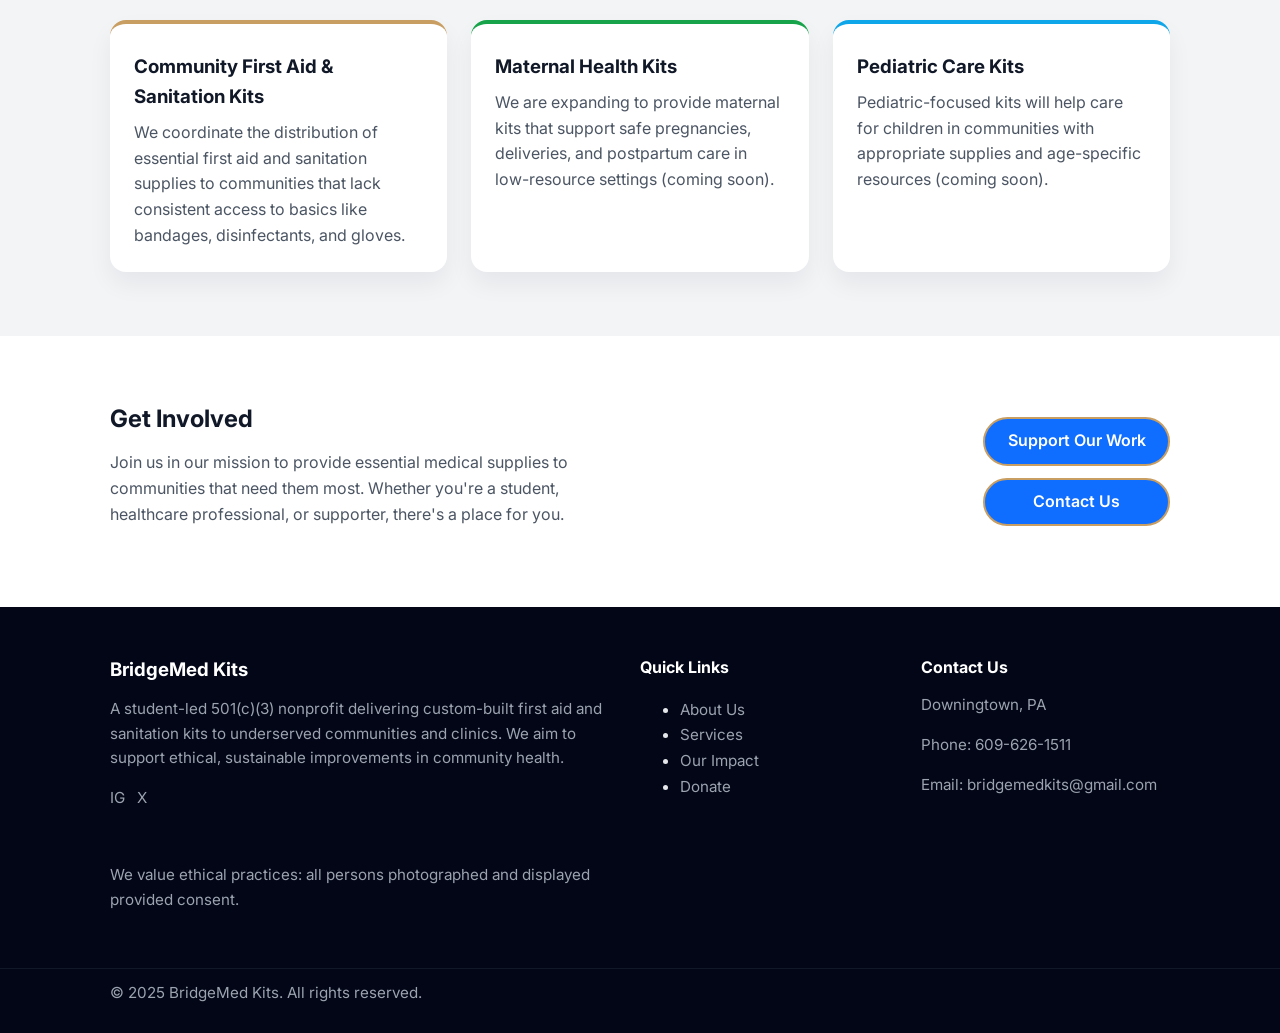
==== commit c36a8f1a: "Update index.html" ====
--- a/index.html
+++ b/index.html
@@ -101,6 +101,20 @@
       </div>
     </section>
 
+
+    <!-- Kits Shipped Counter -->
+    <section class="section section-accent">
+      <div class="container section-center">
+        <h2>Kits Shipped</h2>
+        <p>Each kit represents a caring heart that that aims to aid communities.</p>
+        <div class="counter-wrapper">
+          <!-- Update data-target with your real kits shipped count -->
+          <span class="counter-number" data-target="12">0</span>
+          <span class="counter-label">Kits shipped to underserved communities</span>
+        </div>
+      </div>
+    </section>
+    
     <!-- What We Do -->
     <section class="section section-light">
       <div class="container">
@@ -150,18 +164,6 @@
       </div>
     </section>
 
-    <!-- Kits Shipped Counter -->
-    <section class="section section-accent">
-      <div class="container section-center">
-        <h2>Kits Shipped</h2>
-        <p>Each kit represents a caring heart that that aims to aid communities.</p>
-        <div class="counter-wrapper">
-          <!-- Update data-target with your real kits shipped count -->
-          <span class="counter-number" data-target="12">0</span>
-          <span class="counter-label">Kits shipped to underserved communities</span>
-        </div>
-      </div>
-    </section>
   </main>
 
   <footer class="site-footer">
--- a/styles.css
+++ b/styles.css
@@ -883,3 +883,29 @@
   border-color: #c89e62;
   color: #ffffff !important;
 }
+/* =============================
+   FINAL FIX FOR SUPPORT PILLS
+   OVERRIDES *ALL* PREVIOUS BUTTON CSS
+============================= */
+.support-pill {
+  all: unset;
+  display: inline-flex !important;
+  align-items: center !important;
+  justify-content: center !important;
+  padding: 0.6rem 1.4rem !important;
+  border-radius: 999px !important;
+  background-color: #0f6eff !important; /* blue */
+  color: #ffffff !important;            /* white text */
+  border: 2px solid #c89e62 !important; /* gold border */
+  font-weight: 600 !important;
+  cursor: pointer !important;
+  text-decoration: none !important;
+  transition: 0.25s ease-in-out !important;
+}
+
+/* Hover → gold pill */
+.support-pill:hover {
+  background-color: #c89e62 !important;
+  border-color: #c89e62 !important;
+  color: #ffffff !important;
+}
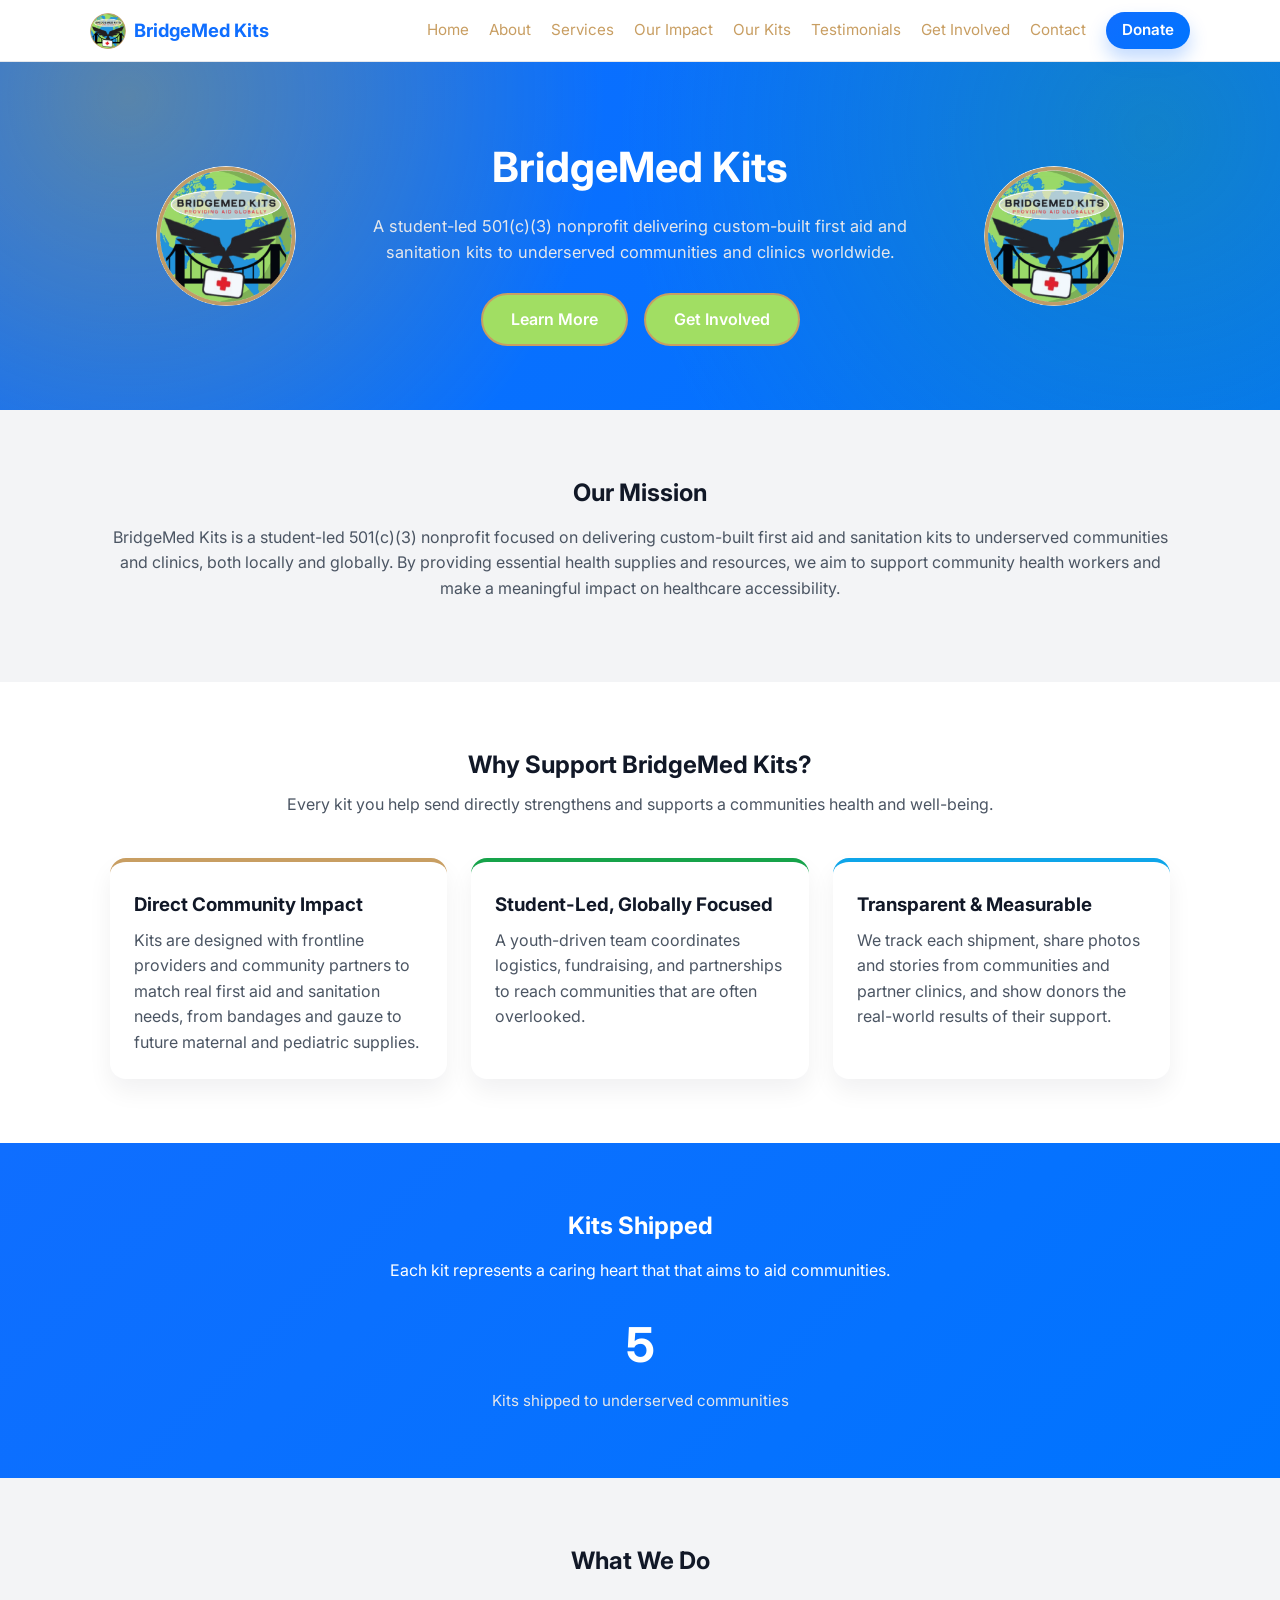
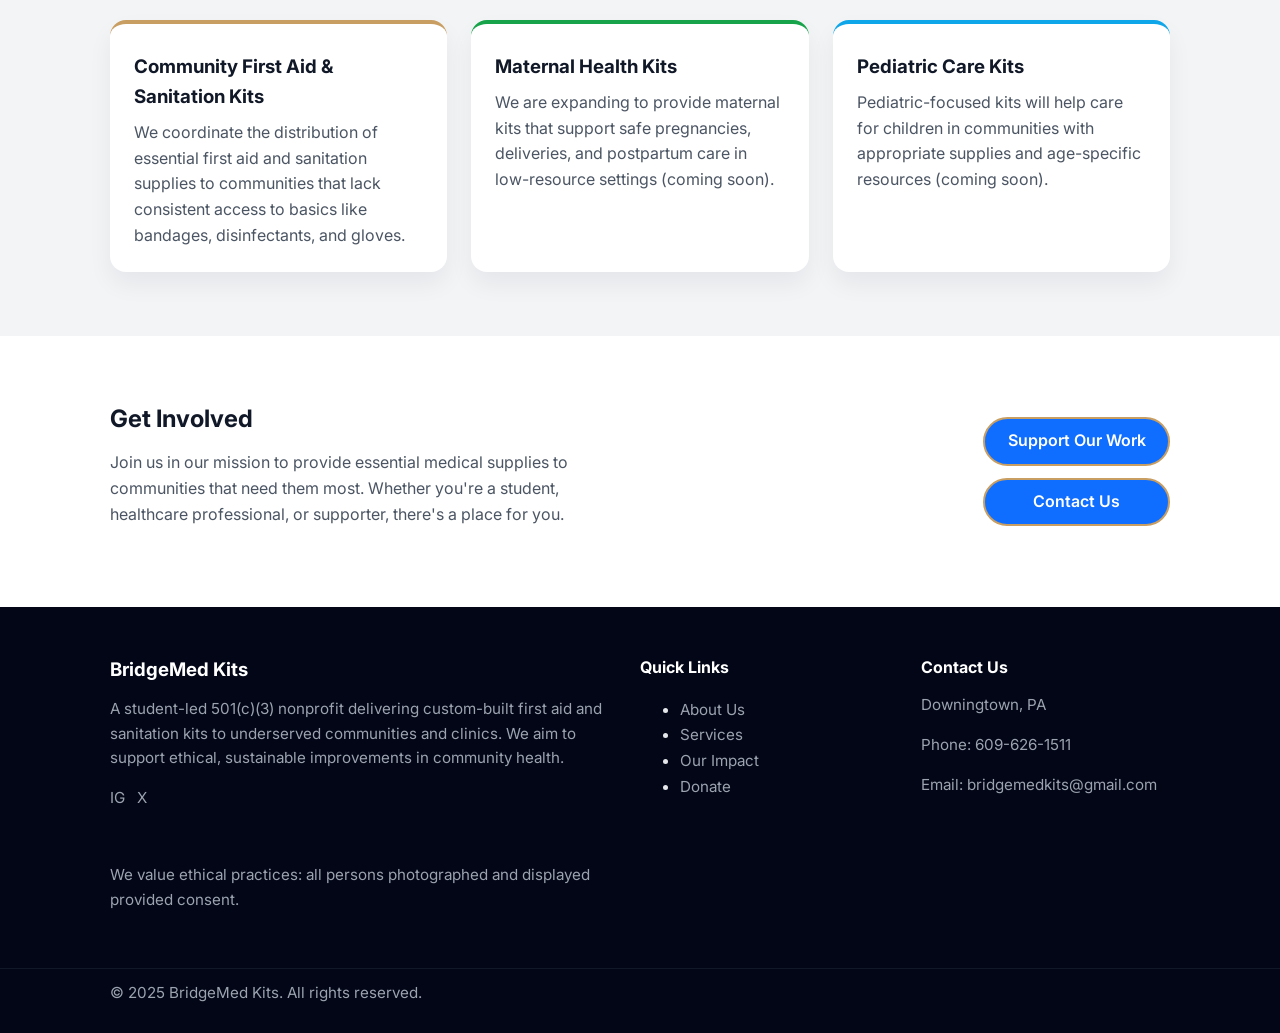
==== commit 33189278: "Update index.html" ====
--- a/index.html
+++ b/index.html
@@ -40,8 +40,8 @@
     <section class="hero">
       <div class="hero-gradient"></div>
       <div class="container hero-content">
-<img src="assets/logo.png" alt="BridgeMed Kits Logo" class="hero-logo-left hero-logo-tall" />
-<img src="assets/logo.png" alt="BridgeMed Kits Logo" class="hero-logo-right hero-logo-tall" />
+<img src="assets/logo.png" class="hero-logo hero-logo-left">
+<img src="assets/logo.png" class="hero-logo hero-logo-right">
 
         <div class="hero-text">
           <h1>BridgeMed Kits</h1>
--- a/styles.css
+++ b/styles.css
@@ -716,7 +716,11 @@
   color: #ffffff;
   font-size: 0.8rem;
 }
-
+/* Extra spacing around the secondary kit cards */
+.kit-grid-secondary {
+  margin-top: 3rem;       /* space ABOVE the maternal/pediatric row */
+  margin-bottom: 4rem;    /* space BELOW it, so the black footer isn't squished */
+}
 /* Footer note */
 .footer-note {
   margin-top: 1rem;
@@ -909,3 +913,71 @@
   border-color: #c89e62 !important;
   color: #ffffff !important;
 }
+.kit-grid-secondary {
+  margin-top: 2rem;
+  margin-bottom: 3.5rem; /* gives breathing room before footer */
+}
+/* ============================================
+   GET INVOLVED — DONATE BUTTON CUSTOM PILL STYLE
+============================================ */
+
+.donate-buttons a {
+  all: unset !important;
+  display: inline-flex !important;
+  align-items: center !important;
+  justify-content: center !important;
+  padding: 0.6rem 1.6rem !important;
+  border-radius: 999px !important;
+
+  background-color: #0f6eff !important;   /* blue background */
+  color: #ffffff !important;              /* white text */
+  border: 2px solid #c89e62 !important;   /* gold outline */
+
+  font-weight: 600 !important;
+  cursor: pointer !important;
+  text-decoration: none !important;
+  transition: 0.25s ease-in-out !important;
+}
+
+/* Hover → turn gold */
+.donate-buttons a:hover {
+  background-color: #c89e62 !important;
+  border-color: #c89e62 !important;
+  color: #ffffff !important;
+}
+/* ============================================
+   HERO LOGOS — BIG & CENTERED IN HERO BAND
+============================================ */
+.hero-content {
+  position: relative; /* make sure logos use this as their positioning parent */
+}
+
+.hero-logo {
+  position: absolute;
+  top: 50%;                      /* vertically centered in the blue hero area */
+  transform: translateY(-50%);   /* fix true centering */
+  height: 140px;                 /* make them larger */
+  width: auto;
+  border-radius: 999px;
+  object-fit: cover;
+  opacity: 0.95;
+}
+
+/* Left logo: toward left side, not hugging the edge */
+.hero-logo-left {
+  left: 6%;
+  bottom: auto;                  /* override old bottom position */
+}
+
+/* Right logo: toward right side */
+.hero-logo-right {
+  right: 6%;
+  top: 50%;                      /* make sure it follows the same centering */
+}
+
+/* Optional: hide the big logos on small screens so they don't crowd text */
+@media (max-width: 900px) {
+  .hero-logo {
+    display: none;
+  }
+}
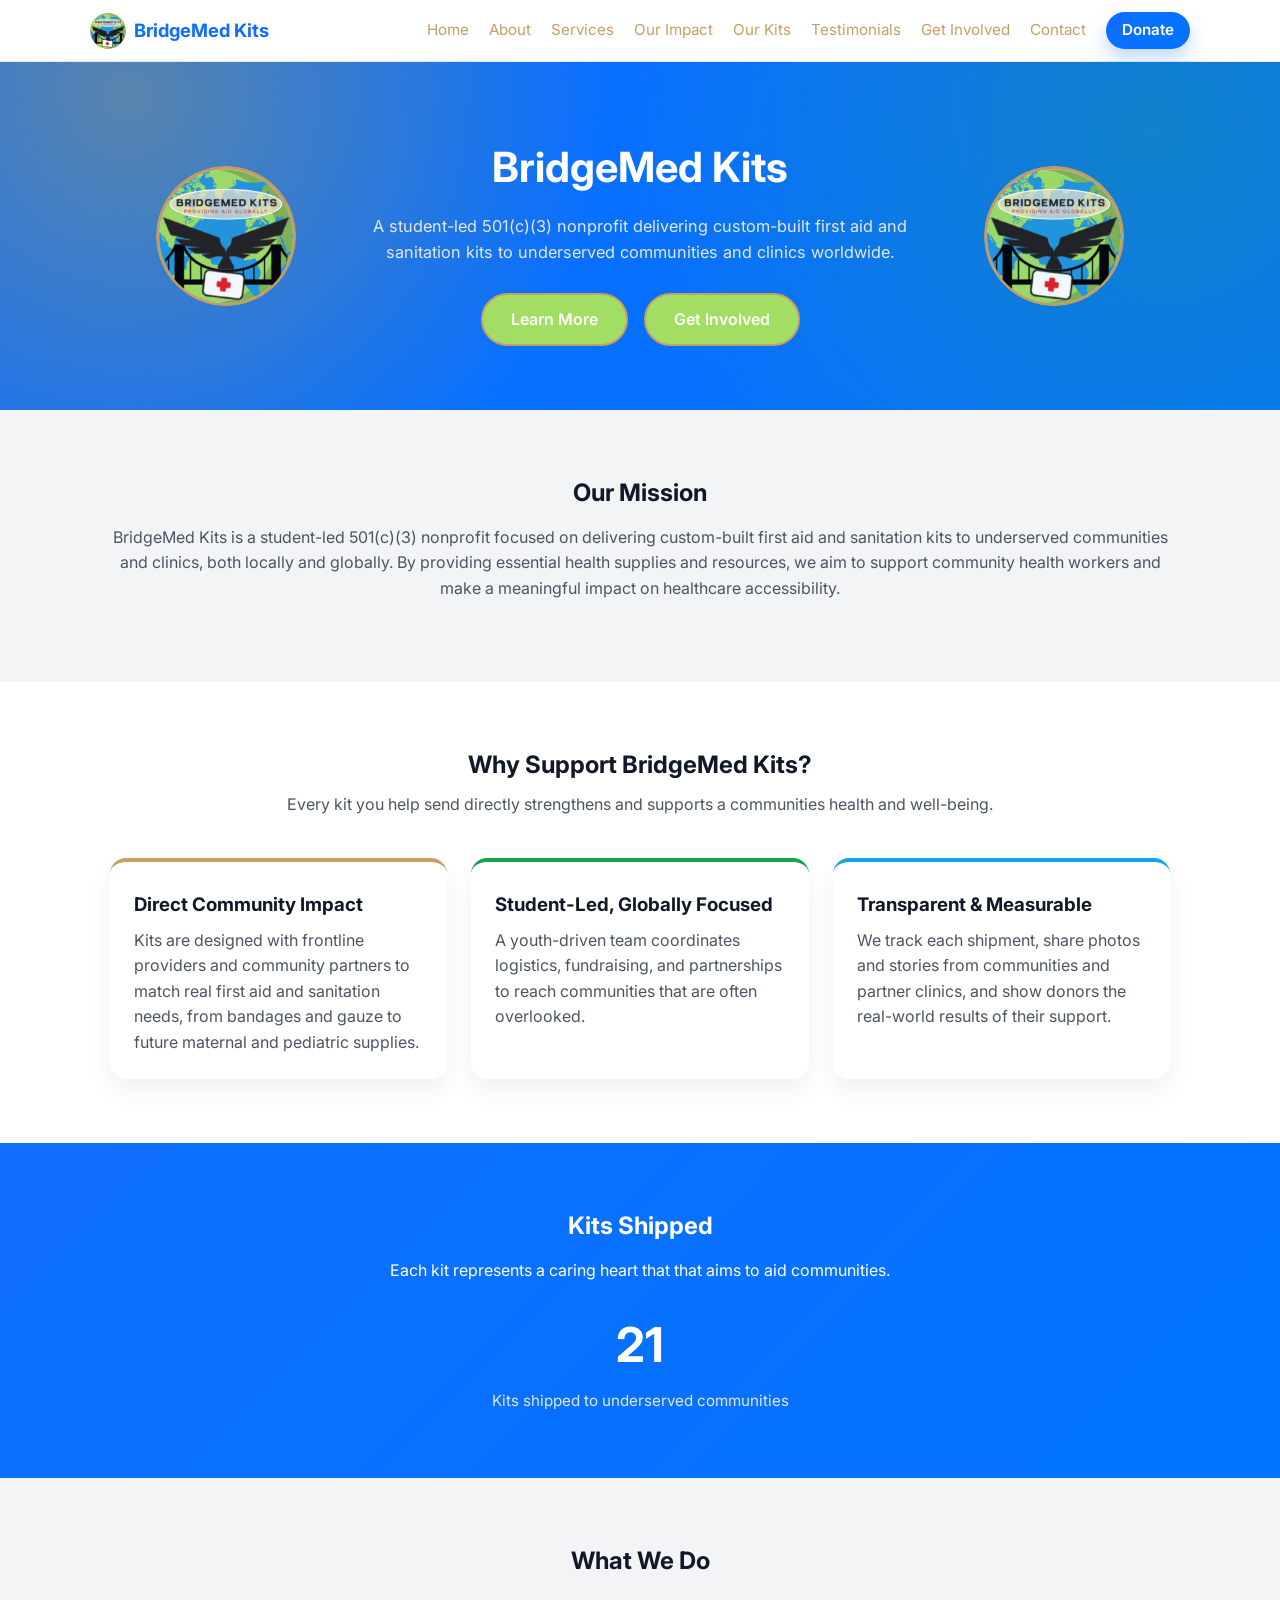
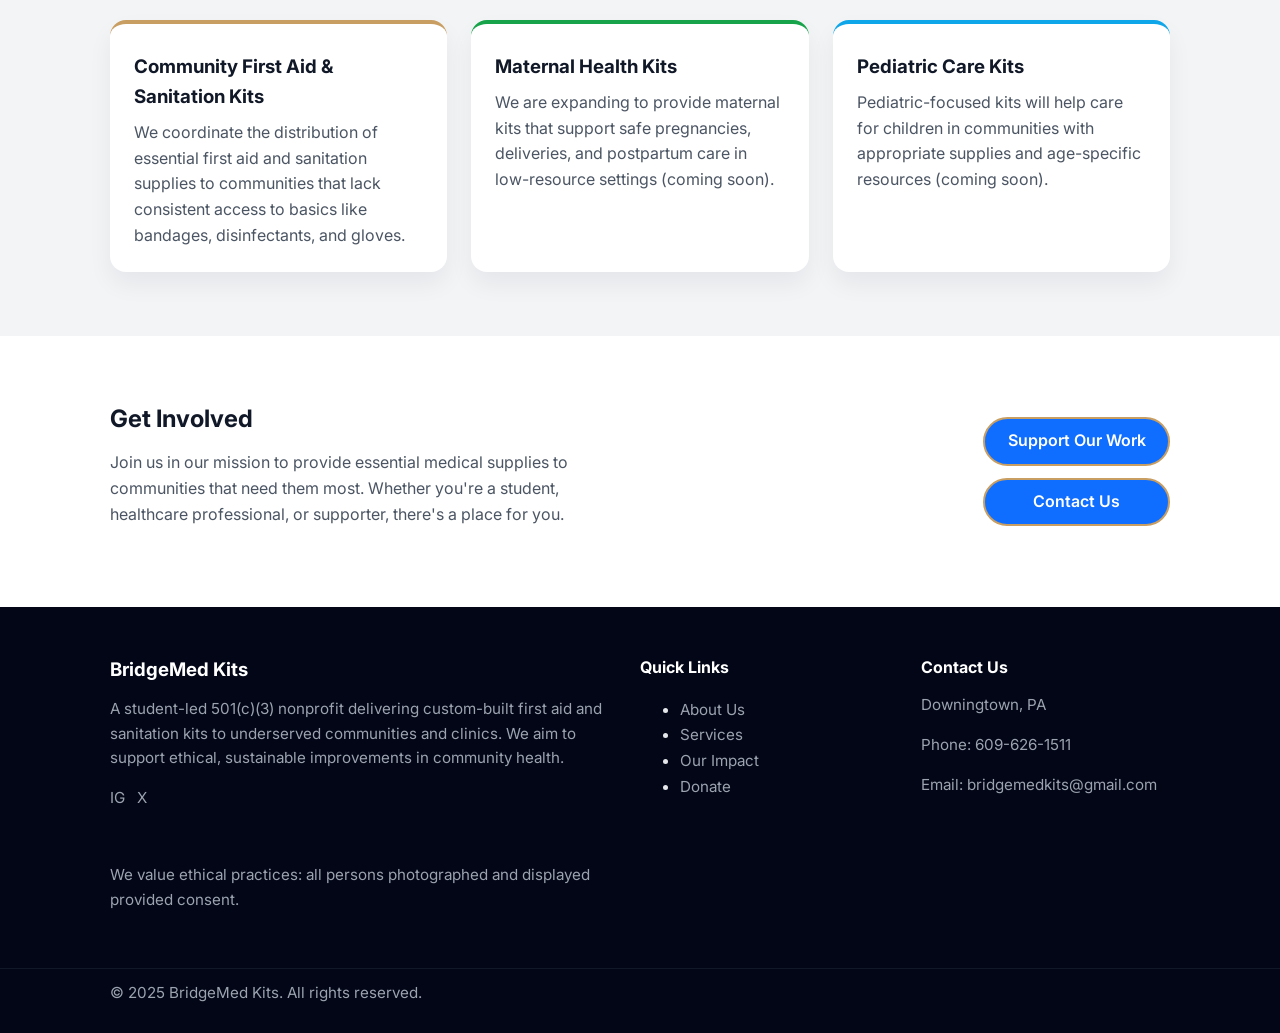
==== commit bac09fa5: "Update kits shipped count from 12 to 30" ====
--- a/index.html
+++ b/index.html
@@ -109,7 +109,7 @@
         <p>Each kit represents a caring heart that that aims to aid communities.</p>
         <div class="counter-wrapper">
           <!-- Update data-target with your real kits shipped count -->
-          <span class="counter-number" data-target="12">0</span>
+          <span class="counter-number" data-target="30+">0</span>
           <span class="counter-label">Kits shipped to underserved communities</span>
         </div>
       </div>
--- a/styles.css
+++ b/styles.css
@@ -981,3 +981,22 @@
     display: none;
   }
 }
+.success-message {
+  background: #e6ffed;
+  border: 1px solid #48c774;
+  padding: 15px 20px;
+  margin-bottom: 20px;
+  border-radius: 8px;
+  color: #215732;
+  font-weight: 500;
+  font-size: 1rem;
+}
+body {
+  background-color: #ffffff;
+}
+/* FORCE FOOTER FULL WIDTH */
+.site-footer {
+  width: 100vw;
+  margin-left: calc(50% - 50vw);
+  margin-right: calc(50% - 50vw);
+}
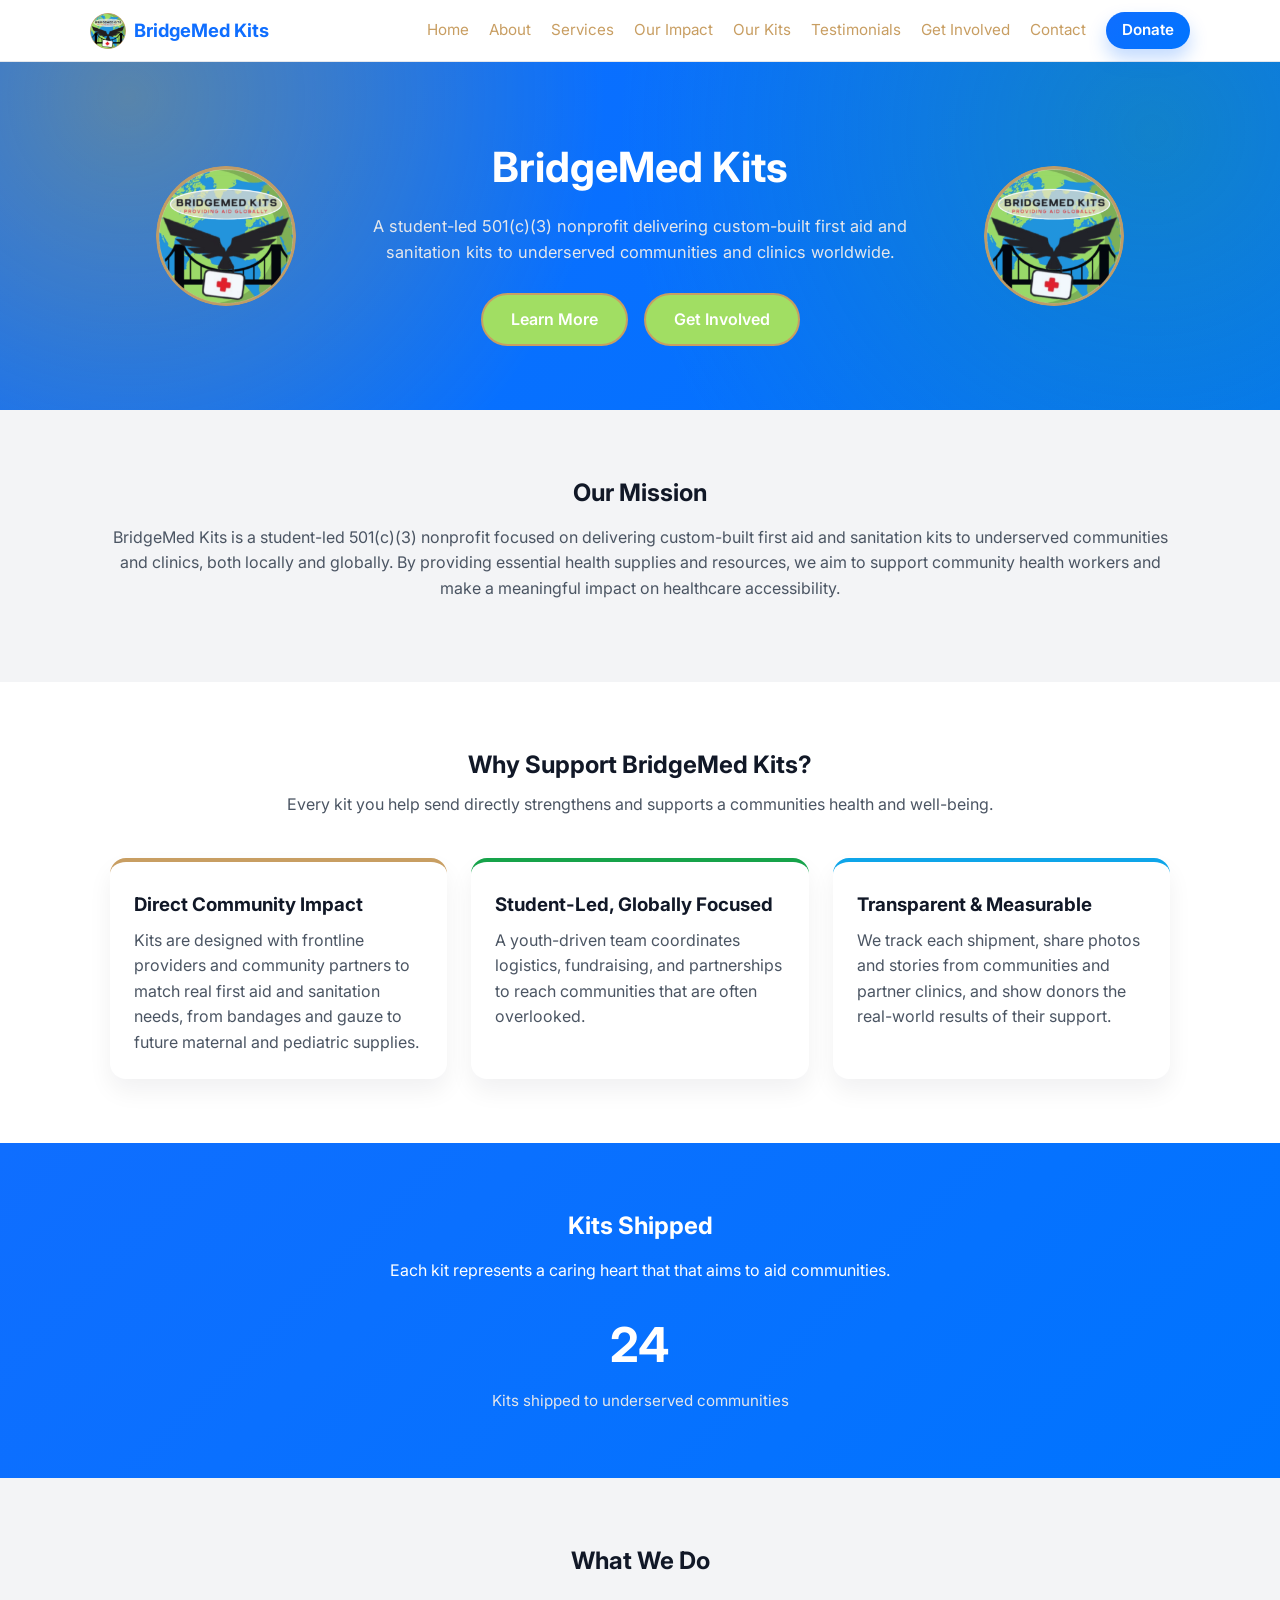
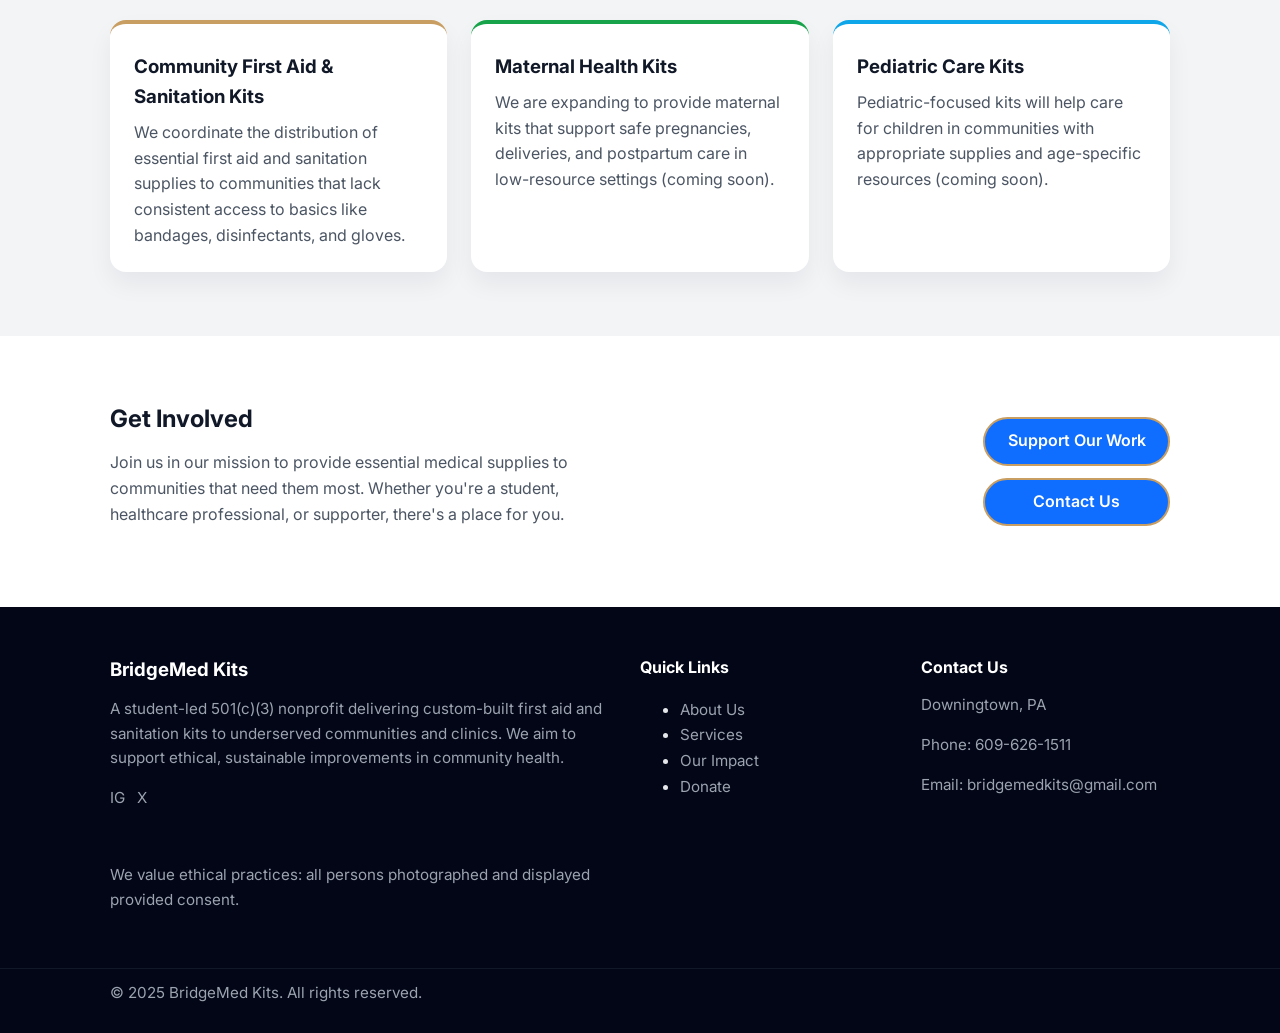
==== commit 63ef7bb3: "Fix HTML entity for data-target attribute" ====
--- a/index.html
+++ b/index.html
@@ -109,7 +109,7 @@
         <p>Each kit represents a caring heart that that aims to aid communities.</p>
         <div class="counter-wrapper">
           <!-- Update data-target with your real kits shipped count -->
-          <span class="counter-number" data-target="30+">0</span>
+          <span class="counter-number" data-target="30"+"">0</span>
           <span class="counter-label">Kits shipped to underserved communities</span>
         </div>
       </div>
